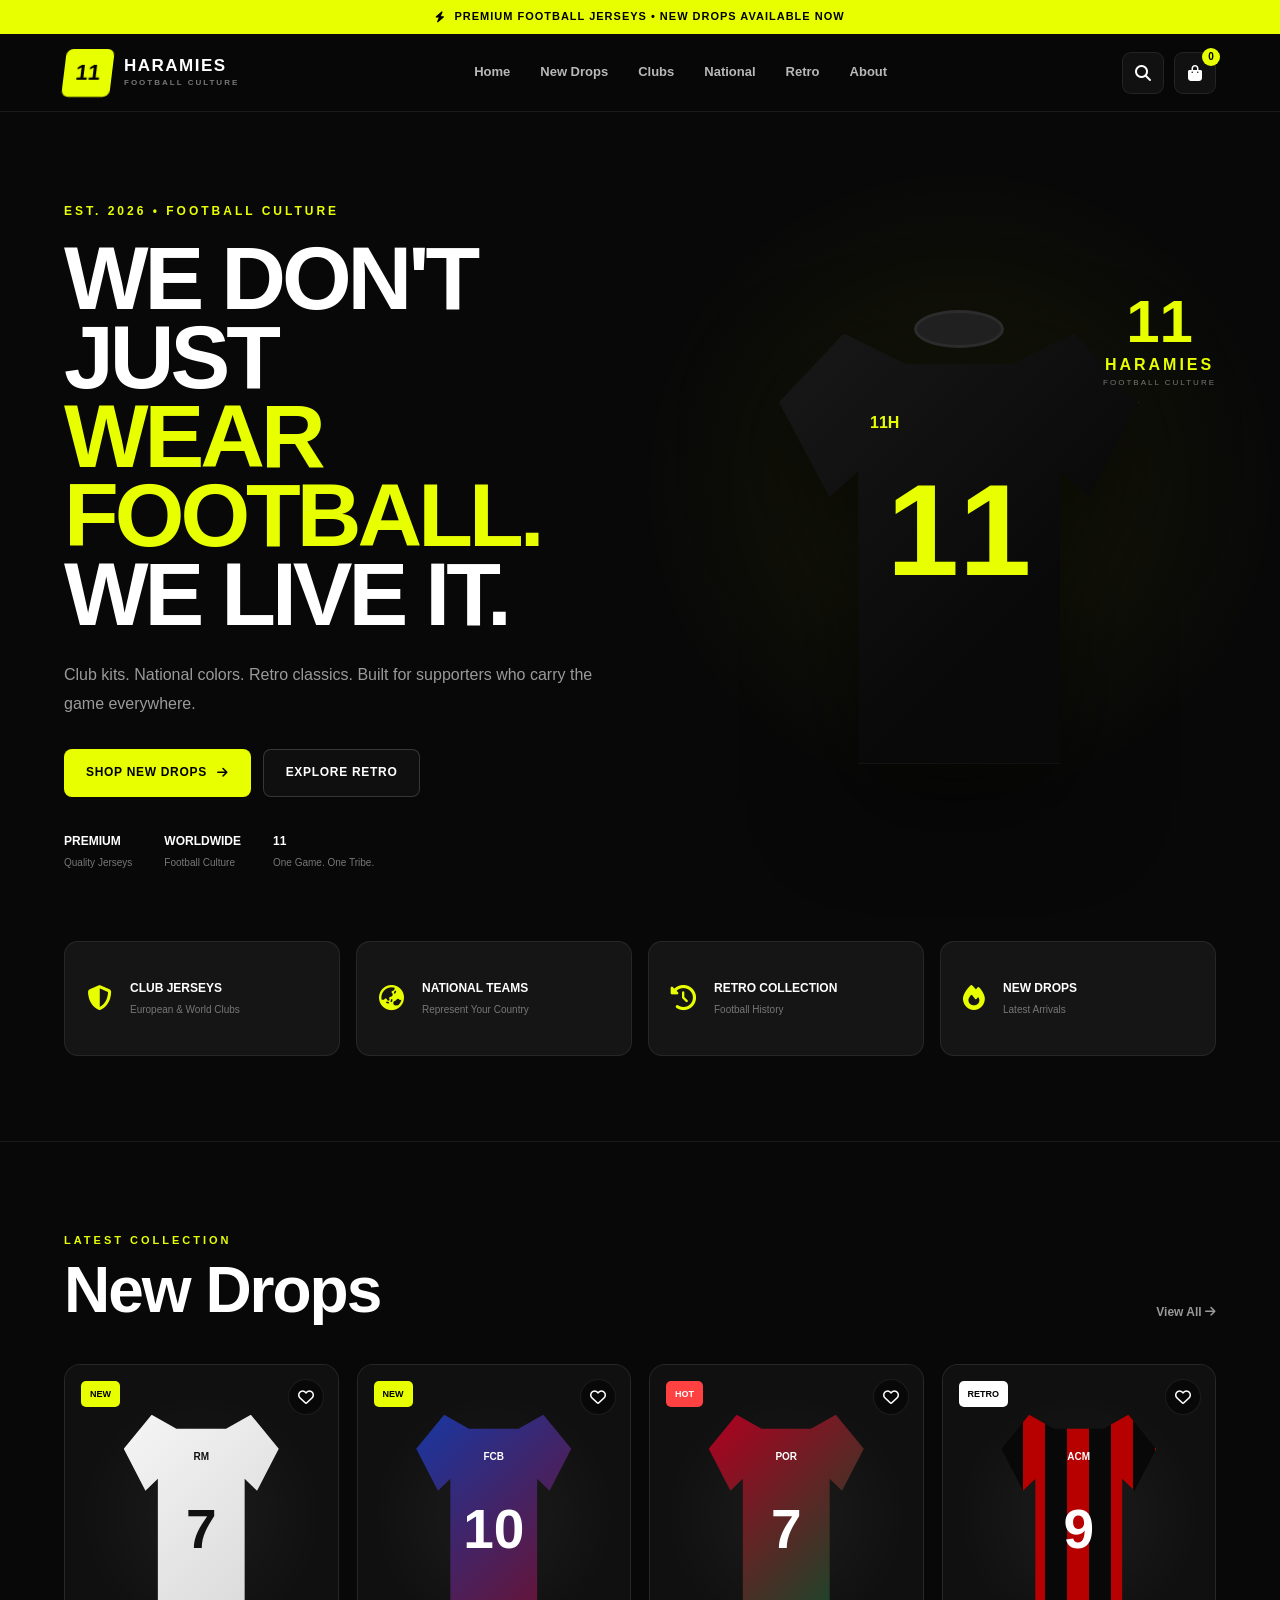
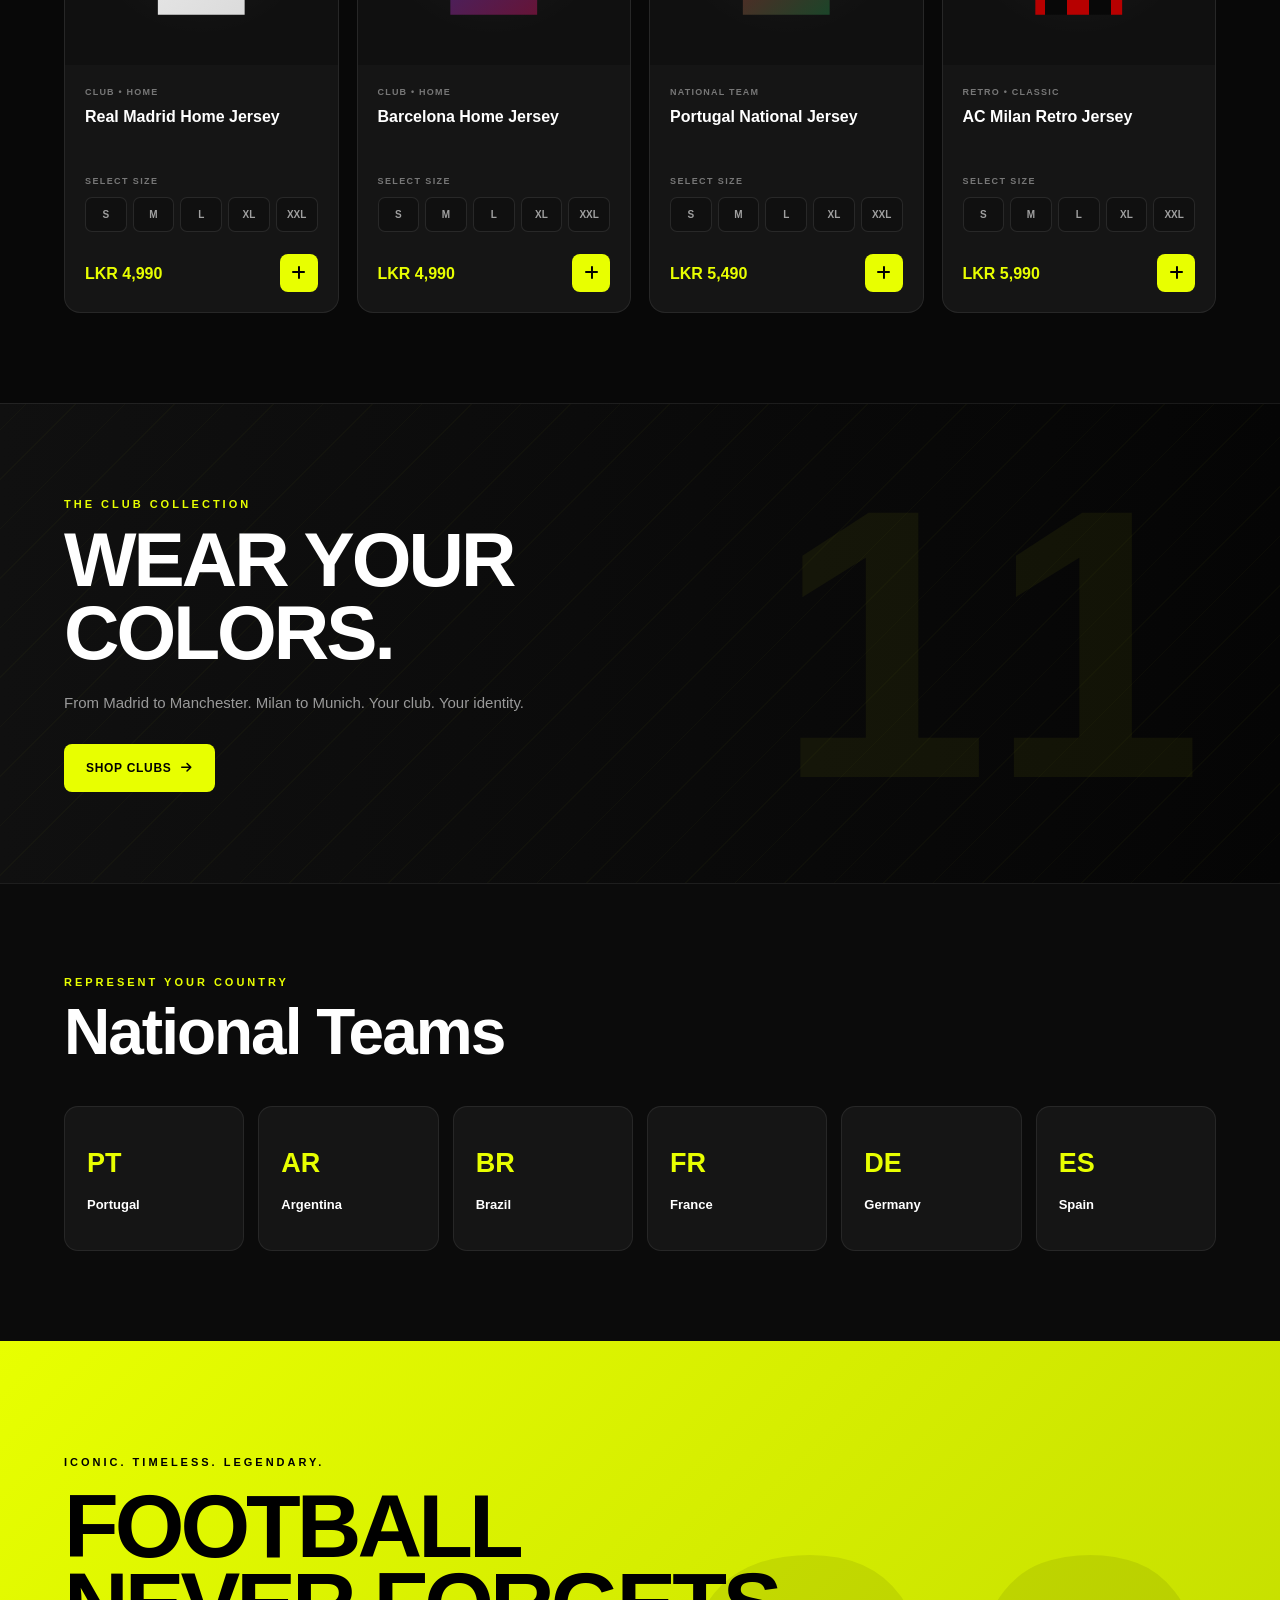
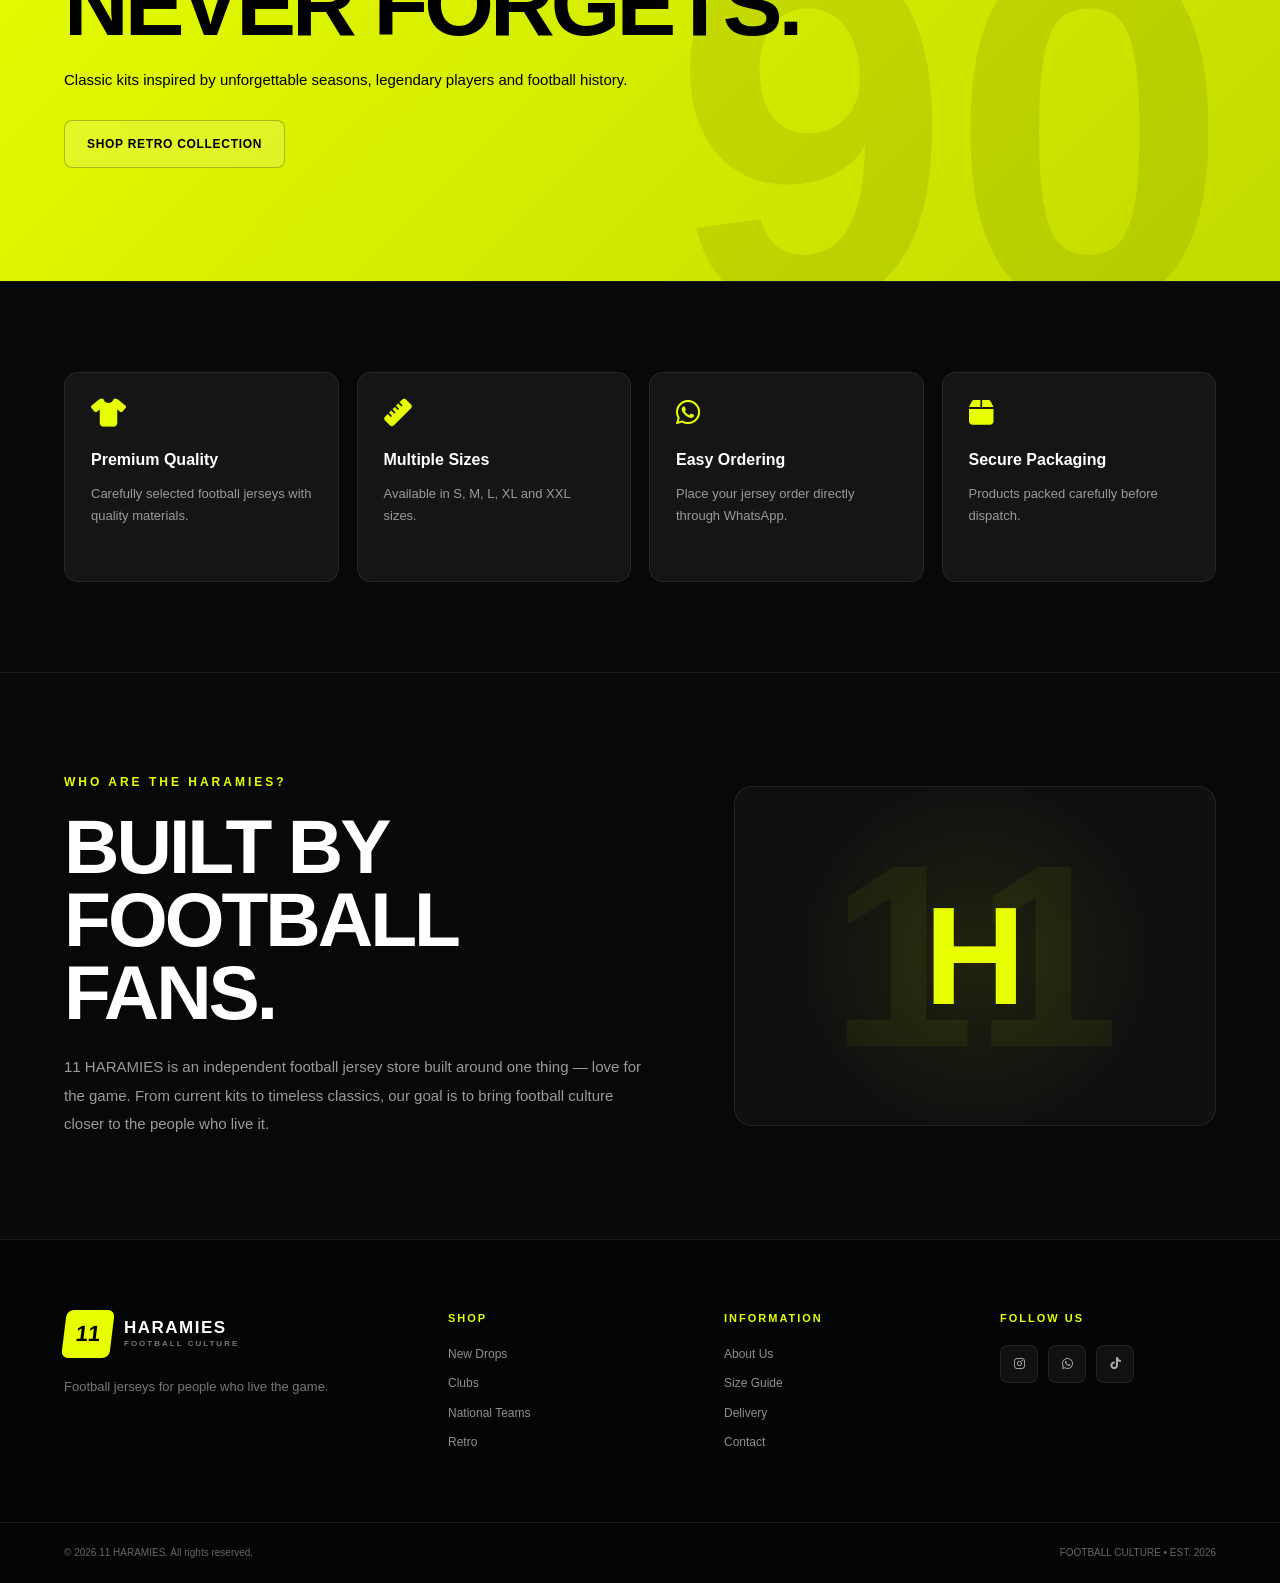
==== 11-haramies/index.html @ b1b86ae6 "Initial portfolio website" ====
<!DOCTYPE html>
<html lang="en">

<head>

    <meta charset="UTF-8">

    <meta
        name="viewport"
        content="width=device-width, initial-scale=1.0"
    >

    <title>11 HARAMIES | Football Jersey Store</title>

    <meta
        name="description"
        content="11 HARAMIES - Online football jersey store featuring club jerseys, national team jerseys, retro kits and football apparel."
    >

    <link
        rel="stylesheet"
        href="https://cdnjs.cloudflare.com/ajax/libs/font-awesome/6.5.2/css/all.min.css"
    >

    <link
        rel="stylesheet"
        href="style.css"
    >

</head>


<body>


    <!-- ================= ANNOUNCEMENT ================= -->

    <div class="announcement-bar">

        <p>
            <i class="fa-solid fa-bolt"></i>
            PREMIUM FOOTBALL JERSEYS • NEW DROPS AVAILABLE NOW
        </p>

    </div>



    <!-- ================= HEADER ================= -->

    <header class="shop-header">


        <a
            href="#home"
            class="brand-logo"
        >

            <span class="brand-number">
                11
            </span>

            <div class="brand-text">

                <strong>
                    HARAMIES
                </strong>

                <small>
                    FOOTBALL CULTURE
                </small>

            </div>

        </a>



        <nav
            class="shop-nav"
            id="shopNav"
        >

            <a href="#home">Home</a>

            <a href="#new">New Drops</a>

            <a href="#clubs">Clubs</a>

            <a href="#national">National</a>

            <a href="#retro">Retro</a>

            <a href="#about">About</a>

        </nav>



        <div class="header-actions">


            <button
                class="header-icon"
                id="searchButton"
                type="button"
                aria-label="Search"
            >

                <i class="fa-solid fa-magnifying-glass"></i>

            </button>


            <button
                class="header-icon cart-button"
                id="cartButton"
                type="button"
                aria-label="Shopping Cart"
            >

                <i class="fa-solid fa-bag-shopping"></i>

                <span
                    class="cart-count"
                    id="cartCount"
                >
                    0
                </span>

            </button>


            <button
                class="menu-button"
                id="menuButton"
                type="button"
                aria-label="Menu"
            >

                <i class="fa-solid fa-bars"></i>

            </button>


        </div>


    </header>



    <main>


        <!-- ================= HERO ================= -->

        <section
            class="hero"
            id="home"
        >


            <div class="hero-content">


                <p class="eyebrow">
                    EST. 2026 • FOOTBALL CULTURE
                </p>


                <h1>

                    WE DON'T JUST

                    <span>
                        WEAR FOOTBALL.
                    </span>

                    WE LIVE IT.

                </h1>


                <p class="hero-description">

                    Club kits. National colors. Retro classics.
                    Built for supporters who carry the game everywhere.

                </p>



                <div class="hero-buttons">


                    <a
                        href="#new"
                        class="primary-button"
                    >

                        SHOP NEW DROPS

                        <i class="fa-solid fa-arrow-right"></i>

                    </a>


                    <a
                        href="#retro"
                        class="secondary-button"
                    >

                        EXPLORE RETRO

                    </a>


                </div>



                <div class="hero-stats">


                    <div>

                        <strong>
                            PREMIUM
                        </strong>

                        <span>
                            Quality Jerseys
                        </span>

                    </div>


                    <div>

                        <strong>
                            WORLDWIDE
                        </strong>

                        <span>
                            Football Culture
                        </span>

                    </div>


                    <div>

                        <strong>
                            11
                        </strong>

                        <span>
                            One Game. One Tribe.
                        </span>

                    </div>


                </div>


            </div>



            <!-- ================= HERO VISUAL ================= -->

            <div class="hero-visual">


                <div class="hero-badge">

                    <span>
                        11
                    </span>

                    <strong>
                        HARAMIES
                    </strong>

                    <small>
                        FOOTBALL CULTURE
                    </small>

                </div>


                <div class="jersey-display">


                    <div class="jersey-neck"></div>


                    <div class="jersey-shirt">


                        <span class="shirt-logo">
                            11H
                        </span>


                        <div class="shirt-number">
                            11
                        </div>


                    </div>


                </div>


            </div>


        </section>



        <!-- ================= CATEGORY STRIP ================= -->

        <section class="category-strip">


            <a href="#clubs">

                <i class="fa-solid fa-shield-halved"></i>

                <div>

                    <strong>
                        CLUB JERSEYS
                    </strong>

                    <span>
                        European & World Clubs
                    </span>

                </div>

            </a>


            <a href="#national">

                <i class="fa-solid fa-earth-asia"></i>

                <div>

                    <strong>
                        NATIONAL TEAMS
                    </strong>

                    <span>
                        Represent Your Country
                    </span>

                </div>

            </a>


            <a href="#retro">

                <i class="fa-solid fa-clock-rotate-left"></i>

                <div>

                    <strong>
                        RETRO COLLECTION
                    </strong>

                    <span>
                        Football History
                    </span>

                </div>

            </a>


            <a href="#new">

                <i class="fa-solid fa-fire"></i>

                <div>

                    <strong>
                        NEW DROPS
                    </strong>

                    <span>
                        Latest Arrivals
                    </span>

                </div>

            </a>


        </section>



        <!-- ================= PRODUCTS ================= -->

        <section
            class="products-section"
            id="new"
        >


            <div class="section-header">


                <div>

                    <p>
                        LATEST COLLECTION
                    </p>

                    <h2>
                        New Drops
                    </h2>

                </div>


                <a href="#new">

                    View All

                    <i class="fa-solid fa-arrow-right"></i>

                </a>


            </div>



            <div class="product-grid">


                <!-- PRODUCT 01 -->

                <article
                    class="product-card"
                    data-name="Real Madrid Home Jersey"
                    data-price="4990"
                >


                    <div class="product-image">


                        <span class="product-badge">
                            NEW
                        </span>


                        <div class="jersey-mini white-jersey">

                            <span>
                                RM
                            </span>

                            <strong>
                                7
                            </strong>

                        </div>


                        <button
                            class="wishlist-button"
                            type="button"
                            aria-label="Add to Wishlist"
                        >

                            <i class="fa-regular fa-heart"></i>

                        </button>


                    </div>



                    <div class="product-details">


                        <span class="product-category">
                            CLUB • HOME
                        </span>


                        <h3>
                            Real Madrid Home Jersey
                        </h3>


                        <div class="size-area">


                            <span class="size-label">
                                SELECT SIZE
                            </span>


                            <div class="size-selector">

                                <button class="size-option" type="button" data-size="S">S</button>

                                <button class="size-option" type="button" data-size="M">M</button>

                                <button class="size-option" type="button" data-size="L">L</button>

                                <button class="size-option" type="button" data-size="XL">XL</button>

                                <button class="size-option" type="button" data-size="XXL">XXL</button>

                            </div>


                        </div>



                        <div class="product-bottom">


                            <strong>
                                LKR 4,990
                            </strong>


                            <button
                                class="add-cart"
                                type="button"
                                data-name="Real Madrid Home Jersey"
                                data-price="4990"
                            >

                                <i class="fa-solid fa-plus"></i>

                            </button>


                        </div>


                    </div>


                </article>



                <!-- PRODUCT 02 -->

                <article
                    class="product-card"
                    data-name="Barcelona Home Jersey"
                    data-price="4990"
                >


                    <div class="product-image">


                        <span class="product-badge">
                            NEW
                        </span>


                        <div class="jersey-mini blue-jersey">

                            <span>
                                FCB
                            </span>

                            <strong>
                                10
                            </strong>

                        </div>


                        <button
                            class="wishlist-button"
                            type="button"
                            aria-label="Add to Wishlist"
                        >

                            <i class="fa-regular fa-heart"></i>

                        </button>


                    </div>



                    <div class="product-details">


                        <span class="product-category">
                            CLUB • HOME
                        </span>


                        <h3>
                            Barcelona Home Jersey
                        </h3>


                        <div class="size-area">


                            <span class="size-label">
                                SELECT SIZE
                            </span>


                            <div class="size-selector">

                                <button class="size-option" type="button" data-size="S">S</button>

                                <button class="size-option" type="button" data-size="M">M</button>

                                <button class="size-option" type="button" data-size="L">L</button>

                                <button class="size-option" type="button" data-size="XL">XL</button>

                                <button class="size-option" type="button" data-size="XXL">XXL</button>

                            </div>


                        </div>



                        <div class="product-bottom">


                            <strong>
                                LKR 4,990
                            </strong>


                            <button
                                class="add-cart"
                                type="button"
                                data-name="Barcelona Home Jersey"
                                data-price="4990"
                            >

                                <i class="fa-solid fa-plus"></i>

                            </button>


                        </div>


                    </div>


                </article>



                <!-- PRODUCT 03 -->

                <article
                    class="product-card"
                    data-name="Portugal National Jersey"
                    data-price="5490"
                >


                    <div class="product-image">


                        <span class="product-badge hot">
                            HOT
                        </span>


                        <div class="jersey-mini red-jersey">

                            <span>
                                POR
                            </span>

                            <strong>
                                7
                            </strong>

                        </div>


                        <button
                            class="wishlist-button"
                            type="button"
                            aria-label="Add to Wishlist"
                        >

                            <i class="fa-regular fa-heart"></i>

                        </button>


                    </div>



                    <div class="product-details">


                        <span class="product-category">
                            NATIONAL TEAM
                        </span>


                        <h3>
                            Portugal National Jersey
                        </h3>


                        <div class="size-area">


                            <span class="size-label">
                                SELECT SIZE
                            </span>


                            <div class="size-selector">

                                <button class="size-option" type="button" data-size="S">S</button>

                                <button class="size-option" type="button" data-size="M">M</button>

                                <button class="size-option" type="button" data-size="L">L</button>

                                <button class="size-option" type="button" data-size="XL">XL</button>

                                <button class="size-option" type="button" data-size="XXL">XXL</button>

                            </div>


                        </div>



                        <div class="product-bottom">


                            <strong>
                                LKR 5,490
                            </strong>


                            <button
                                class="add-cart"
                                type="button"
                                data-name="Portugal National Jersey"
                                data-price="5490"
                            >

                                <i class="fa-solid fa-plus"></i>

                            </button>


                        </div>


                    </div>


                </article>



                <!-- PRODUCT 04 -->

                <article
                    class="product-card"
                    data-name="AC Milan Retro Jersey"
                    data-price="5990"
                >


                    <div class="product-image">


                        <span class="product-badge retro">
                            RETRO
                        </span>


                        <div class="jersey-mini black-jersey">

                            <span>
                                ACM
                            </span>

                            <strong>
                                9
                            </strong>

                        </div>


                        <button
                            class="wishlist-button"
                            type="button"
                            aria-label="Add to Wishlist"
                        >

                            <i class="fa-regular fa-heart"></i>

                        </button>


                    </div>



                    <div class="product-details">


                        <span class="product-category">
                            RETRO • CLASSIC
                        </span>


                        <h3>
                            AC Milan Retro Jersey
                        </h3>


                        <div class="size-area">


                            <span class="size-label">
                                SELECT SIZE
                            </span>


                            <div class="size-selector">

                                <button class="size-option" type="button" data-size="S">S</button>

                                <button class="size-option" type="button" data-size="M">M</button>

                                <button class="size-option" type="button" data-size="L">L</button>

                                <button class="size-option" type="button" data-size="XL">XL</button>

                                <button class="size-option" type="button" data-size="XXL">XXL</button>

                            </div>


                        </div>



                        <div class="product-bottom">


                            <strong>
                                LKR 5,990
                            </strong>


                            <button
                                class="add-cart"
                                type="button"
                                data-name="AC Milan Retro Jersey"
                                data-price="5990"
                            >

                                <i class="fa-solid fa-plus"></i>

                            </button>


                        </div>


                    </div>


                </article>


            </div>


        </section>



        <!-- ================= CLUBS ================= -->

        <section
            class="collection-banner"
            id="clubs"
        >


            <div class="collection-content">


                <p>
                    THE CLUB COLLECTION
                </p>


                <h2>
                    WEAR YOUR COLORS.
                </h2>


                <span>

                    From Madrid to Manchester.
                    Milan to Munich.
                    Your club. Your identity.

                </span>


                <a
                    href="#new"
                    class="primary-button"
                >

                    SHOP CLUBS

                    <i class="fa-solid fa-arrow-right"></i>

                </a>


            </div>


            <div class="collection-number">
                11
            </div>


        </section>



        <!-- ================= NATIONAL ================= -->

        <section
            class="products-section alt-section"
            id="national"
        >


            <div class="section-header">


                <div>

                    <p>
                        REPRESENT YOUR COUNTRY
                    </p>

                    <h2>
                        National Teams
                    </h2>

                </div>


            </div>



            <div class="national-grid">


                <a href="#new" class="country-card">

                    <span>PT</span>

                    <strong>Portugal</strong>

                </a>


                <a href="#new" class="country-card">

                    <span>AR</span>

                    <strong>Argentina</strong>

                </a>


                <a href="#new" class="country-card">

                    <span>BR</span>

                    <strong>Brazil</strong>

                </a>


                <a href="#new" class="country-card">

                    <span>FR</span>

                    <strong>France</strong>

                </a>


                <a href="#new" class="country-card">

                    <span>DE</span>

                    <strong>Germany</strong>

                </a>


                <a href="#new" class="country-card">

                    <span>ES</span>

                    <strong>Spain</strong>

                </a>


            </div>


        </section>



        <!-- ================= RETRO ================= -->

        <section
            class="retro-section"
            id="retro"
        >


            <div class="retro-content">


                <p>
                    ICONIC. TIMELESS. LEGENDARY.
                </p>


                <h2>

                    FOOTBALL

                    <span>
                        NEVER FORGETS.
                    </span>

                </h2>


                <p class="retro-description">

                    Classic kits inspired by unforgettable seasons,
                    legendary players and football history.

                </p>


                <a
                    href="#new"
                    class="secondary-button light-button"
                >

                    SHOP RETRO COLLECTION

                </a>


            </div>


        </section>



        <!-- ================= TRUST ================= -->

        <section class="trust-section">


            <div class="trust-card">

                <i class="fa-solid fa-shirt"></i>

                <h3>
                    Premium Quality
                </h3>

                <p>
                    Carefully selected football jerseys with quality materials.
                </p>

            </div>


            <div class="trust-card">

                <i class="fa-solid fa-ruler"></i>

                <h3>
                    Multiple Sizes
                </h3>

                <p>
                    Available in S, M, L, XL and XXL sizes.
                </p>

            </div>


            <div class="trust-card">

                <i class="fa-brands fa-whatsapp"></i>

                <h3>
                    Easy Ordering
                </h3>

                <p>
                    Place your jersey order directly through WhatsApp.
                </p>

            </div>


            <div class="trust-card">

                <i class="fa-solid fa-box"></i>

                <h3>
                    Secure Packaging
                </h3>

                <p>
                    Products packed carefully before dispatch.
                </p>

            </div>


        </section>



        <!-- ================= ABOUT ================= -->

        <section
            class="about-section"
            id="about"
        >


            <div>


                <p class="eyebrow">
                    WHO ARE THE HARAMIES?
                </p>


                <h2>
                    BUILT BY FOOTBALL FANS.
                </h2>


                <p>

                    11 HARAMIES is an independent football jersey store
                    built around one thing — love for the game.

                    From current kits to timeless classics, our goal is to
                    bring football culture closer to the people who live it.

                </p>


            </div>


            <div class="about-mark">

                <span>
                    11
                </span>

                <strong>
                    H
                </strong>

            </div>


        </section>


    </main>



    <!-- ================= FOOTER ================= -->

    <footer class="shop-footer">


        <div class="footer-main">


            <div class="footer-brand">


                <a
                    href="#home"
                    class="brand-logo"
                >

                    <span class="brand-number">
                        11
                    </span>

                    <div class="brand-text">

                        <strong>
                            HARAMIES
                        </strong>

                        <small>
                            FOOTBALL CULTURE
                        </small>

                    </div>

                </a>


                <p>

                    Football jerseys for people
                    who live the game.

                </p>


            </div>



            <div class="footer-column">

                <h4>
                    SHOP
                </h4>

                <a href="#new">New Drops</a>

                <a href="#clubs">Clubs</a>

                <a href="#national">National Teams</a>

                <a href="#retro">Retro</a>

            </div>



            <div class="footer-column">

                <h4>
                    INFORMATION
                </h4>

                <a href="#about">About Us</a>

                <a href="#new">Size Guide</a>

                <a href="#about">Delivery</a>

                <a
                    href="https://wa.me/94752334766"
                    target="_blank"
                    rel="noopener noreferrer"
                >
                    Contact
                </a>

            </div>



            <div class="footer-column">

                <h4>
                    FOLLOW US
                </h4>


                <div class="footer-socials">


                    <a
                        href="#"
                        aria-label="Instagram"
                    >

                        <i class="fa-brands fa-instagram"></i>

                    </a>


                    <a
                        href="https://wa.me/94752334766"
                        target="_blank"
                        rel="noopener noreferrer"
                        aria-label="WhatsApp"
                    >

                        <i class="fa-brands fa-whatsapp"></i>

                    </a>


                    <a
                        href="#"
                        aria-label="TikTok"
                    >

                        <i class="fa-brands fa-tiktok"></i>

                    </a>


                </div>


            </div>


        </div>



        <div class="footer-bottom">

            <p>
                © 2026 11 HARAMIES. All rights reserved.
            </p>

            <span>
                FOOTBALL CULTURE • EST. 2026
            </span>

        </div>


    </footer>



    <!-- ================= CART OVERLAY ================= -->

    <div
        class="cart-overlay"
        id="cartOverlay"
    ></div>



    <!-- ================= CART DRAWER ================= -->

    <aside
        class="cart-drawer"
        id="cartDrawer"
    >


        <div class="cart-header">


            <div>

                <span>
                    YOUR BAG
                </span>

                <h2>
                    Shopping Cart
                </h2>

            </div>


            <button
                id="closeCart"
                type="button"
                aria-label="Close Cart"
            >

                <i class="fa-solid fa-xmark"></i>

            </button>


        </div>



        <div
            class="cart-items"
            id="cartItems"
        >


            <div class="empty-cart">

                <i class="fa-solid fa-bag-shopping"></i>

                <p>
                    Your bag is empty.
                </p>

                <span>
                    Choose a jersey, select your size and start your order.
                </span>

            </div>


        </div>



        <div class="cart-footer">


            <div class="cart-total">

                <span>
                    TOTAL
                </span>

                <strong id="cartTotal">
                    LKR 0
                </strong>

            </div>


            <button
                class="checkout-button"
                id="checkoutButton"
                type="button"
            >

                <i class="fa-brands fa-whatsapp"></i>

                CONTINUE ORDER

            </button>


        </div>


    </aside>



    <!-- =====================================================
         CUSTOMER CHECKOUT MODAL
         ===================================================== -->

    <div
        class="checkout-overlay"
        id="checkoutOverlay"
    ></div>


    <div
        class="checkout-modal"
        id="checkoutModal"
        role="dialog"
        aria-modal="true"
        aria-labelledby="checkoutTitle"
    >


        <div class="checkout-modal-header">


            <div>

                <span>
                    FINAL STEP
                </span>

                <h2 id="checkoutTitle">
                    Delivery Details
                </h2>

            </div>


            <button
                id="closeCheckout"
                type="button"
                aria-label="Close checkout"
            >

                <i class="fa-solid fa-xmark"></i>

            </button>


        </div>



        <form
            class="checkout-form"
            id="checkoutForm"
        >


            <!-- NAME -->

            <div class="form-group">


                <label for="customerName">

                    <i class="fa-solid fa-user"></i>

                    Full Name

                </label>


                <input
                    type="text"
                    id="customerName"
                    name="customerName"
                    placeholder="Enter your full name"
                    autocomplete="name"
                    required
                >


            </div>



            <!-- PHONE -->

            <div class="form-group">


                <label for="customerPhone">

                    <i class="fa-solid fa-phone"></i>

                    Phone Number

                </label>


                <input
                    type="tel"
                    id="customerPhone"
                    name="customerPhone"
                    placeholder="Example: 0771234567"
                    autocomplete="tel"
                    required
                >


            </div>



            <!-- CITY -->

            <div class="form-group">


                <label for="customerCity">

                    <i class="fa-solid fa-city"></i>

                    City

                </label>


                <input
                    type="text"
                    id="customerCity"
                    name="customerCity"
                    placeholder="Enter your city"
                    autocomplete="address-level2"
                    required
                >


            </div>



            <!-- ADDRESS -->

            <div class="form-group full-width">


                <label for="customerAddress">

                    <i class="fa-solid fa-location-dot"></i>

                    Delivery Address

                </label>


                <textarea
                    id="customerAddress"
                    name="customerAddress"
                    rows="3"
                    placeholder="House number, street, area and postal details"
                    autocomplete="street-address"
                    required
                ></textarea>


            </div>



            <!-- OPTIONAL NOTE -->

            <div class="form-group full-width">


                <label for="customerNote">

                    <i class="fa-solid fa-message"></i>

                    Order Note

                    <span>
                        OPTIONAL
                    </span>

                </label>


                <textarea
                    id="customerNote"
                    name="customerNote"
                    rows="2"
                    placeholder="Player name, jersey number or other request"
                ></textarea>


            </div>



            <!-- CHECKOUT SUMMARY -->

            <div class="checkout-summary full-width">


                <div>

                    <span>
                        ORDER TOTAL
                    </span>

                    <strong id="checkoutTotal">
                        LKR 0
                    </strong>

                </div>


                <small>

                    Your final order will open in WhatsApp
                    for confirmation.

                </small>


            </div>



            <!-- SUBMIT -->

            <button
                class="place-order-button full-width"
                type="submit"
            >

                <i class="fa-brands fa-whatsapp"></i>

                SEND ORDER TO WHATSAPP

            </button>


        </form>


    </div>



    <!-- ================= JAVASCRIPT ================= -->

    <script src="script.js"></script>


</body>

</html>
---- 11-haramies/style.css ----
/* =========================================================
   11 HARAMIES
   FOOTBALL JERSEY STORE
   MAIN STYLESHEET
   ========================================================= */


/* ================= ROOT ================= */

:root {

    --bg: #080808;
    --bg-soft: #111111;
    --bg-card: #151515;

    --white: #ffffff;
    --text: #f3f3f3;
    --muted: #9a9a9a;

    --accent: #e8ff00;
    --accent-dark: #cce300;

    --border: rgba(255, 255, 255, 0.08);

    --danger: #ff3838;

    --page-padding: clamp(22px, 5vw, 90px);

    --max-width: 1500px;

}


/* ================= RESET ================= */

* {
    margin: 0;
    padding: 0;
    box-sizing: border-box;
}

html {
    scroll-behavior: smooth;
}

body {
    background: var(--bg);
    color: var(--white);

    font-family:
        Arial,
        Helvetica,
        sans-serif;

    line-height: 1.6;

    overflow-x: hidden;
}

a {
    text-decoration: none;
    color: inherit;
}

button,
input,
textarea {
    font: inherit;
}


/* ================= ANNOUNCEMENT ================= */

.announcement-bar {
    min-height: 34px;

    display: grid;
    place-items: center;

    padding: 6px 20px;

    background: var(--accent);

    color: #000;

    font-size: 11px;
    font-weight: 800;

    letter-spacing: 1px;
}

.announcement-bar p {
    display: flex;
    align-items: center;
    gap: 8px;
}


/* ================= HEADER ================= */

.shop-header {
    width: 100%;
    min-height: 78px;

    padding:
        0
        var(--page-padding);

    display: flex;
    align-items: center;
    justify-content: space-between;

    gap: 30px;

    position: sticky;
    top: 0;

    z-index: 1000;

    background: rgba(8, 8, 8, 0.96);

    backdrop-filter: blur(16px);

    border-bottom: 1px solid var(--border);
}


/* ================= BRAND ================= */

.brand-logo {
    display: flex;
    align-items: center;

    gap: 12px;

    flex-shrink: 0;
}

.brand-number {
    width: 48px;
    height: 48px;

    display: grid;
    place-items: center;

    background: var(--accent);

    color: #000;

    font-size: 22px;
    font-weight: 900;

    border-radius: 7px;

    transform: skew(-7deg);
}

.brand-text {
    display: flex;
    flex-direction: column;

    line-height: 1.05;
}

.brand-text strong {
    font-size: 17px;
    font-weight: 900;

    letter-spacing: 1.5px;
}

.brand-text small {
    margin-top: 4px;

    color: #777;

    font-size: 8px;
    font-weight: 700;

    letter-spacing: 2px;
}


/* ================= NAVIGATION ================= */

.shop-nav {
    display: flex;
    align-items: center;

    gap: 30px;
}

.shop-nav a {
    color: #b8b8b8;

    font-size: 13px;
    font-weight: 700;

    transition: 0.25s ease;
}

.shop-nav a:hover {
    color: var(--accent);
}


/* ================= HEADER ACTIONS ================= */

.header-actions {
    display: flex;
    align-items: center;

    gap: 10px;
}

.header-icon,
.menu-button {
    width: 42px;
    height: 42px;

    display: grid;
    place-items: center;

    border: 1px solid var(--border);

    background: #111;

    color: white;

    border-radius: 9px;

    cursor: pointer;

    transition: 0.25s ease;
}

.header-icon:hover,
.menu-button:hover {
    border-color: var(--accent);

    color: var(--accent);
}

.menu-button {
    display: none;
}

.cart-button {
    position: relative;
}

.cart-count {
    min-width: 18px;
    height: 18px;

    padding: 0 4px;

    position: absolute;

    top: -5px;
    right: -5px;

    display: grid;
    place-items: center;

    border-radius: 50%;

    background: var(--accent);

    color: black;

    font-size: 10px;
    font-weight: 900;
}


/* ================= HERO ================= */

.hero {
    width: 100%;
    max-width: var(--max-width);

    min-height: 86vh;

    margin: 0 auto;

    padding:
        90px
        var(--page-padding)
        70px;

    display: grid;

    grid-template-columns:
        minmax(0, 1.05fr)
        minmax(360px, 0.95fr);

    gap: 70px;

    align-items: center;

    position: relative;

    overflow: hidden;
}

.hero::before {
    content: "";

    position: absolute;
    inset: 0;

    background:
        radial-gradient(
            circle at 75% 45%,
            rgba(232, 255, 0, 0.08),
            transparent 30%
        );

    pointer-events: none;
}

.hero-content,
.hero-visual {
    position: relative;

    z-index: 2;
}

.eyebrow {
    color: var(--accent);

    font-size: 12px;
    font-weight: 900;

    letter-spacing: 3px;

    margin-bottom: 18px;
}

.hero h1 {
    max-width: 800px;

    font-size: clamp(58px, 7vw, 110px);

    line-height: 0.88;

    letter-spacing: -4px;

    font-weight: 900;

    margin-bottom: 28px;
}

.hero h1 span {
    display: block;

    color: var(--accent);
}

.hero-description {
    max-width: 620px;

    color: var(--muted);

    font-size: 16px;

    line-height: 1.8;

    margin-bottom: 30px;
}


/* ================= HERO BUTTONS ================= */

.hero-buttons {
    display: flex;
    flex-wrap: wrap;

    gap: 12px;

    margin-bottom: 35px;
}

.primary-button,
.secondary-button {
    display: inline-flex;
    align-items: center;
    justify-content: center;

    gap: 10px;

    min-height: 48px;

    padding: 0 22px;

    border-radius: 8px;

    font-size: 12px;
    font-weight: 900;

    letter-spacing: 0.7px;

    transition: 0.25s ease;
}

.primary-button {
    background: var(--accent);

    color: #000;
}

.primary-button:hover {
    background: var(--accent-dark);

    transform: translateY(-2px);
}

.secondary-button {
    border: 1px solid rgba(255,255,255,0.16);

    background: rgba(255,255,255,0.03);

    color: white;
}

.secondary-button:hover {
    border-color: var(--accent);

    color: var(--accent);
}


/* ================= HERO STATS ================= */

.hero-stats {
    display: flex;
    flex-wrap: wrap;

    gap: 32px;
}

.hero-stats div {
    display: flex;
    flex-direction: column;

    gap: 4px;
}

.hero-stats strong {
    color: white;

    font-size: 12px;
    font-weight: 900;
}

.hero-stats span {
    color: #777;

    font-size: 10px;
}


/* ================= HERO VISUAL ================= */

.hero-visual {
    min-height: 520px;

    display: flex;
    align-items: center;
    justify-content: center;
}

.hero-badge {
    position: absolute;

    top: 15px;
    right: 0;

    display: flex;
    flex-direction: column;

    align-items: center;

    color: var(--accent);

    z-index: 5;
}

.hero-badge span {
    font-size: 60px;
    font-weight: 900;

    line-height: 1;
}

.hero-badge strong {
    font-size: 16px;
    letter-spacing: 3px;
}

.hero-badge small {
    color: #777;

    font-size: 8px;

    letter-spacing: 2px;
}


/* ================= JERSEY DISPLAY ================= */

.jersey-display {
    width: 360px;
    max-width: 100%;

    position: relative;

    filter:
        drop-shadow(
            0 35px 50px rgba(0,0,0,0.55)
        );
}

.jersey-neck {
    width: 90px;
    height: 38px;

    margin: 0 auto -14px;

    background: #202020;

    border-radius: 50%;

    position: relative;

    z-index: 5;

    border: 3px solid #2c2c2c;
}

.jersey-shirt {
    min-height: 430px;

    position: relative;

    display: flex;
    justify-content: center;

    padding-top: 75px;

    clip-path: polygon(
        18% 0,
        35% 7%,
        65% 7%,
        82% 0,
        100% 16%,
        86% 38%,
        78% 32%,
        78% 100%,
        22% 100%,
        22% 32%,
        14% 38%,
        0 16%
    );

    background:
        linear-gradient(
            135deg,
            #181818,
            #090909 65%
        );

    border: 1px solid rgba(255,255,255,0.05);
}

.shirt-logo {
    position: absolute;

    top: 75px;
    left: 90px;

    color: var(--accent);

    font-size: 16px;
    font-weight: 900;
}

.shirt-number {
    margin-top: 55px;

    color: var(--accent);

    font-size: 130px;
    font-weight: 900;

    line-height: 1;
}


/* ================= CATEGORY STRIP ================= */

.category-strip {
    width: 100%;
    max-width: var(--max-width);

    margin: 0 auto;

    padding:
        0
        var(--page-padding)
        85px;

    display: grid;

    grid-template-columns:
        repeat(4, minmax(0, 1fr));

    gap: 16px;
}

.category-strip a {
    min-height: 115px;

    display: flex;
    align-items: center;

    gap: 18px;

    padding: 22px;

    background: var(--bg-card);

    border: 1px solid var(--border);

    border-radius: 14px;

    transition: 0.25s ease;
}

.category-strip a:hover {
    transform: translateY(-4px);

    border-color: rgba(232,255,0,0.35);
}

.category-strip i {
    color: var(--accent);

    font-size: 25px;
}

.category-strip div {
    display: flex;
    flex-direction: column;
}

.category-strip strong {
    font-size: 12px;
    font-weight: 900;

    margin-bottom: 4px;
}

.category-strip span {
    color: #777;

    font-size: 10px;
}


/* ================= PRODUCTS ================= */

.products-section {
    width: 100%;
    max-width: var(--max-width);

    margin: 0 auto;

    padding:
        90px
        var(--page-padding);

    border-top: 1px solid var(--border);
}

.alt-section {
    background: #0b0b0b;
}

.section-header {
    margin-bottom: 42px;

    display: flex;
    align-items: flex-end;
    justify-content: space-between;

    gap: 25px;
}

.section-header p {
    color: var(--accent);

    font-size: 11px;
    font-weight: 900;

    letter-spacing: 3px;

    margin-bottom: 8px;
}

.section-header h2 {
    font-size: clamp(40px, 5vw, 64px);

    line-height: 1;

    letter-spacing: -2px;

    font-weight: 900;
}

.section-header > a {
    color: #999;

    font-size: 12px;
    font-weight: 700;
}

.section-header > a:hover {
    color: var(--accent);
}


/* ================= PRODUCT GRID ================= */

.product-grid {
    display: grid;

    grid-template-columns:
        repeat(4, minmax(0, 1fr));

    gap: 18px;
}

.product-card {
    min-width: 0;

    overflow: hidden;

    background: var(--bg-card);

    border: 1px solid var(--border);

    border-radius: 16px;

    transition: 0.3s ease;
}

.product-card:hover {
    transform: translateY(-5px);

    border-color: rgba(232,255,0,0.28);
}

.product-image {
    min-height: 300px;

    position: relative;

    display: grid;
    place-items: center;

    background:
        radial-gradient(
            circle at center,
            rgba(255,255,255,0.05),
            transparent 60%
        ),
        #101010;
}

.product-badge {
    position: absolute;

    top: 16px;
    left: 16px;

    padding: 6px 9px;

    border-radius: 5px;

    background: var(--accent);

    color: black;

    font-size: 9px;
    font-weight: 900;
}

.product-badge.hot {
    background: #ff4141;

    color: white;
}

.product-badge.retro {
    background: #ffffff;

    color: black;
}

.wishlist-button {
    width: 36px;
    height: 36px;

    position: absolute;

    top: 14px;
    right: 14px;

    display: grid;
    place-items: center;

    border-radius: 50%;

    border: 1px solid var(--border);

    background: rgba(0,0,0,0.45);

    color: white;

    cursor: pointer;
}

.wishlist-button:hover {
    color: var(--accent);

    border-color: var(--accent);
}


/* ================= MINI JERSEYS ================= */

.jersey-mini {
    width: 155px;
    height: 200px;

    position: relative;

    display: flex;
    align-items: center;
    justify-content: center;

    clip-path: polygon(
        18% 0,
        34% 7%,
        66% 7%,
        82% 0,
        100% 17%,
        86% 38%,
        78% 32%,
        78% 100%,
        22% 100%,
        22% 32%,
        14% 38%,
        0 17%
    );

    box-shadow: 0 30px 30px rgba(0,0,0,0.4);
}

.jersey-mini span {
    position: absolute;

    top: 34px;

    font-size: 10px;
    font-weight: 900;
}

.jersey-mini strong {
    margin-top: 28px;

    font-size: 55px;
    font-weight: 900;
}

.white-jersey {
    background:
        linear-gradient(
            135deg,
            #f5f5f5,
            #d8d8d8
        );

    color: #111;
}

.blue-jersey {
    background:
        linear-gradient(
            135deg,
            #1837a2,
            #6e102b
        );

    color: white;
}

.red-jersey {
    background:
        linear-gradient(
            135deg,
            #b00020,
            #0b4c2a
        );

    color: white;
}

.black-jersey {
    background:
        repeating-linear-gradient(
            90deg,
            #080808 0,
            #080808 22px,
            #b70000 22px,
            #b70000 44px
        );

    color: white;
}


/* ================= PRODUCT DETAILS ================= */

.product-details {
    padding: 20px;
}

.product-category {
    display: block;

    color: #777;

    font-size: 9px;
    font-weight: 800;

    letter-spacing: 1.2px;

    margin-bottom: 7px;
}

.product-details h3 {
    min-height: 50px;

    font-size: 16px;

    line-height: 1.4;

    margin-bottom: 18px;
}


/* ================= SIZE SELECTOR ================= */

.size-area {
    margin-bottom: 22px;
}

.size-label {
    display: block;

    margin-bottom: 9px;

    color: #777;

    font-size: 9px;
    font-weight: 900;

    letter-spacing: 1.4px;
}

.size-selector {
    display: grid;

    grid-template-columns:
        repeat(5, minmax(0, 1fr));

    gap: 6px;
}

.size-option {
    min-width: 0;
    height: 35px;

    display: grid;
    place-items: center;

    border-radius: 7px;

    border: 1px solid rgba(255,255,255,0.10);

    background: #101010;

    color: #a0a0a0;

    font-size: 10px;
    font-weight: 900;

    cursor: pointer;

    transition: 0.2s ease;
}

.size-option:hover {
    color: white;

    border-color: rgba(232,255,0,0.45);
}

.size-option.selected {
    background: var(--accent);

    color: #000;

    border-color: var(--accent);

    box-shadow:
        0 0 0 2px rgba(232,255,0,0.08);
}

.size-area.error .size-label {
    color: #ff5151;
}

.size-area.error .size-selector {
    animation: sizeShake 0.3s ease;
}

@keyframes sizeShake {

    0% {
        transform: translateX(0);
    }

    25% {
        transform: translateX(-4px);
    }

    50% {
        transform: translateX(4px);
    }

    75% {
        transform: translateX(-3px);
    }

    100% {
        transform: translateX(0);
    }

}


/* ================= PRODUCT BOTTOM ================= */

.product-bottom {
    display: flex;
    align-items: center;
    justify-content: space-between;

    gap: 15px;
}

.product-bottom > strong {
    color: var(--accent);

    font-size: 16px;
}

.add-cart {
    width: 38px;
    height: 38px;

    display: grid;
    place-items: center;

    border: none;

    border-radius: 8px;

    background: var(--accent);

    color: black;

    cursor: pointer;

    transition: 0.25s ease;
}

.add-cart:hover {
    transform: scale(1.06);

    background: var(--accent-dark);
}


/* ================= COLLECTION ================= */

.collection-banner {
    width: 100%;

    min-height: 480px;

    padding:
        90px
        var(--page-padding);

    position: relative;

    overflow: hidden;

    display: flex;
    align-items: center;

    background:
        linear-gradient(
            90deg,
            #101010,
            #050505
        );

    border-top: 1px solid var(--border);
}

.collection-banner::before {
    content: "";

    position: absolute;
    inset: 0;

    background:
        repeating-linear-gradient(
            -45deg,
            rgba(232,255,0,0.025) 0,
            rgba(232,255,0,0.025) 1px,
            transparent 1px,
            transparent 35px
        );
}

.collection-content {
    max-width: 750px;

    position: relative;
    z-index: 2;
}

.collection-content > p {
    color: var(--accent);

    font-size: 11px;
    font-weight: 900;

    letter-spacing: 3px;

    margin-bottom: 10px;
}

.collection-content h2 {
    font-size: clamp(50px, 6vw, 90px);

    line-height: 0.95;

    letter-spacing: -3px;

    margin-bottom: 20px;
}

.collection-content > span {
    display: block;

    max-width: 560px;

    color: var(--muted);

    font-size: 15px;

    line-height: 1.8;

    margin-bottom: 28px;
}

.collection-number {
    position: absolute;

    right: 6%;
    top: 50%;

    transform: translateY(-50%);

    color: rgba(232,255,0,0.05);

    font-size: min(30vw, 430px);

    font-weight: 900;

    line-height: 1;
}


/* ================= NATIONAL ================= */

.national-grid {
    display: grid;

    grid-template-columns:
        repeat(6, minmax(0, 1fr));

    gap: 14px;
}

.country-card {
    min-height: 145px;

    padding: 22px;

    display: flex;
    flex-direction: column;
    justify-content: center;

    border-radius: 14px;

    background: var(--bg-card);

    border: 1px solid var(--border);

    transition: 0.25s ease;
}

.country-card:hover {
    border-color: rgba(232,255,0,0.35);

    transform: translateY(-4px);
}

.country-card span {
    color: var(--accent);

    font-size: 27px;
    font-weight: 900;

    margin-bottom: 10px;
}

.country-card strong {
    font-size: 13px;
}


/* ================= RETRO ================= */

.retro-section {
    min-height: 540px;

    padding:
        90px
        var(--page-padding);

    display: flex;
    align-items: center;

    position: relative;

    overflow: hidden;

    background:
        linear-gradient(
            135deg,
            #e8ff00 0%,
            #c2db00 100%
        );

    color: black;
}

.retro-section::after {
    content: "90";

    position: absolute;

    right: 4%;
    bottom: -100px;

    font-size: 500px;
    font-weight: 900;

    color: rgba(0,0,0,0.08);

    line-height: 1;
}

.retro-content {
    max-width: 850px;

    position: relative;
    z-index: 2;
}

.retro-content > p:first-child {
    font-size: 11px;
    font-weight: 900;

    letter-spacing: 3px;

    margin-bottom: 15px;
}

.retro-content h2 {
    font-size: clamp(55px, 7vw, 105px);

    line-height: 0.88;

    letter-spacing: -4px;

    margin-bottom: 24px;
}

.retro-content h2 span {
    display: block;
}

.retro-description {
    max-width: 620px;

    font-size: 15px;

    margin-bottom: 28px;
}

.light-button {
    border-color: rgba(0,0,0,0.25);

    color: black;

    background: rgba(255,255,255,0.15);
}

.light-button:hover {
    border-color: black;

    color: black;
}


/* ================= TRUST ================= */

.trust-section {
    width: 100%;
    max-width: var(--max-width);

    margin: 0 auto;

    padding:
        90px
        var(--page-padding);

    display: grid;

    grid-template-columns:
        repeat(4, minmax(0, 1fr));

    gap: 18px;

    border-top: 1px solid var(--border);
}

.trust-card {
    min-height: 210px;

    padding: 26px;

    border-radius: 14px;

    background: var(--bg-card);

    border: 1px solid var(--border);
}

.trust-card i {
    color: var(--accent);

    font-size: 28px;

    margin-bottom: 20px;
}

.trust-card h3 {
    font-size: 16px;

    margin-bottom: 10px;
}

.trust-card p {
    color: var(--muted);

    font-size: 13px;

    line-height: 1.7;
}


/* ================= ABOUT ================= */

.about-section {
    width: 100%;
    max-width: var(--max-width);

    margin: 0 auto;

    padding:
        100px
        var(--page-padding);

    display: grid;

    grid-template-columns:
        minmax(0, 1.1fr)
        minmax(280px, 0.9fr);

    gap: 80px;

    align-items: center;

    border-top: 1px solid var(--border);
}

.about-section h2 {
    font-size: clamp(48px, 6vw, 85px);

    line-height: 0.95;

    letter-spacing: -3px;

    margin-bottom: 24px;
}

.about-section > div:first-child > p:last-child {
    max-width: 680px;

    color: var(--muted);

    font-size: 15px;

    line-height: 1.9;
}

.about-mark {
    min-height: 340px;

    position: relative;

    display: grid;
    place-items: center;

    border: 1px solid var(--border);

    background:
        radial-gradient(
            circle,
            rgba(232,255,0,0.08),
            transparent 60%
        ),
        #101010;

    border-radius: 18px;

    overflow: hidden;
}

.about-mark span {
    position: absolute;

    font-size: 260px;
    font-weight: 900;

    color: rgba(232,255,0,0.05);
}

.about-mark strong {
    position: relative;

    z-index: 2;

    color: var(--accent);

    font-size: 140px;

    line-height: 1;
}


/* ================= FOOTER ================= */

.shop-footer {
    background: #050505;

    border-top: 1px solid var(--border);
}

.footer-main {
    width: 100%;
    max-width: var(--max-width);

    margin: 0 auto;

    padding:
        70px
        var(--page-padding);

    display: grid;

    grid-template-columns:
        1.5fr
        repeat(3, 1fr);

    gap: 60px;
}

.footer-brand p {
    max-width: 300px;

    margin-top: 18px;

    color: #777;

    font-size: 13px;

    line-height: 1.7;
}

.footer-column {
    display: flex;
    flex-direction: column;

    gap: 10px;
}

.footer-column h4 {
    color: var(--accent);

    font-size: 11px;
    font-weight: 900;

    letter-spacing: 2px;

    margin-bottom: 8px;
}

.footer-column a {
    color: #8f8f8f;

    font-size: 12px;
}

.footer-column a:hover {
    color: white;
}

.footer-socials {
    display: flex;

    gap: 10px;
}

.footer-socials a {
    width: 38px;
    height: 38px;

    display: grid;
    place-items: center;

    border-radius: 8px;

    background: #111;

    border: 1px solid var(--border);

    color: #aaa;
}

.footer-socials a:hover {
    color: var(--accent);

    border-color: var(--accent);
}

.footer-bottom {
    padding:
        22px
        var(--page-padding);

    display: flex;
    justify-content: space-between;

    gap: 20px;

    border-top: 1px solid var(--border);

    color: #666;

    font-size: 10px;
}


/* ================= CART OVERLAY ================= */

.cart-overlay {
    position: fixed;
    inset: 0;

    z-index: 1990;

    background: rgba(0,0,0,0.65);

    opacity: 0;
    visibility: hidden;

    transition: 0.3s ease;
}

.cart-overlay.active {
    opacity: 1;
    visibility: visible;
}


/* ================= CART DRAWER ================= */

.cart-drawer {
    width: min(430px, 100%);

    height: 100vh;

    position: fixed;

    top: 0;
    right: -450px;

    z-index: 2000;

    display: flex;
    flex-direction: column;

    background: #0d0d0d;

    border-left: 1px solid var(--border);

    transition: 0.35s ease;
}

.cart-drawer.active {
    right: 0;
}

.cart-header {
    padding: 24px;

    display: flex;
    align-items: center;
    justify-content: space-between;

    border-bottom: 1px solid var(--border);
}

.cart-header span {
    color: var(--accent);

    font-size: 9px;
    font-weight: 900;

    letter-spacing: 2px;
}

.cart-header h2 {
    font-size: 24px;
}

.cart-header button {
    width: 38px;
    height: 38px;

    display: grid;
    place-items: center;

    border: 1px solid var(--border);

    border-radius: 8px;

    background: #111;

    color: white;

    cursor: pointer;
}

.cart-items {
    flex: 1;

    padding: 22px;

    overflow-y: auto;
}

.empty-cart {
    min-height: 350px;

    display: flex;
    flex-direction: column;

    align-items: center;
    justify-content: center;

    text-align: center;

    color: #777;
}

.empty-cart i {
    color: #333;

    font-size: 55px;

    margin-bottom: 18px;
}

.empty-cart p {
    color: #bbb;

    font-size: 16px;

    margin-bottom: 5px;
}

.empty-cart span {
    font-size: 12px;
}

.cart-footer {
    padding: 22px;

    border-top: 1px solid var(--border);
}

.cart-total {
    display: flex;
    align-items: center;
    justify-content: space-between;

    margin-bottom: 18px;
}

.cart-total span {
    color: #777;

    font-size: 11px;
    font-weight: 800;
}

.cart-total strong {
    color: var(--accent);

    font-size: 20px;
}

.checkout-button {
    width: 100%;
    min-height: 50px;

    border: none;

    border-radius: 8px;

    background: var(--accent);

    color: #000;

    font-weight: 900;

    cursor: pointer;

    transition: 0.25s ease;
}

.checkout-button:hover {
    background: var(--accent-dark);
}

.checkout-button i {
    margin-right: 8px;
}


/* ================= CART ITEM ================= */

.cart-item {
    padding: 16px 0;

    display: grid;

    grid-template-columns:
        1fr
        auto;

    gap: 15px;

    border-bottom: 1px solid var(--border);
}

.cart-item h4 {
    font-size: 14px;

    margin-bottom: 5px;
}

.cart-item .cart-size {
    display: inline-block;

    margin-bottom: 5px;

    color: #aaa;

    font-size: 11px;
}

.cart-item p {
    color: var(--accent);

    font-size: 12px;
    font-weight: 800;
}

.remove-item {
    width: 32px;
    height: 32px;

    display: grid;
    place-items: center;

    border: 1px solid var(--border);

    border-radius: 7px;

    background: #111;

    color: #888;

    cursor: pointer;
}

.remove-item:hover {
    color: var(--danger);
}


/* =========================================================
   CHECKOUT MODAL
   ========================================================= */


/* ================= CHECKOUT OVERLAY ================= */

.checkout-overlay {
    position: fixed;
    inset: 0;

    z-index: 2990;

    background: rgba(0,0,0,0.80);

    backdrop-filter: blur(5px);

    opacity: 0;
    visibility: hidden;

    transition: 0.3s ease;
}

.checkout-overlay.active {
    opacity: 1;
    visibility: visible;
}


/* ================= CHECKOUT WINDOW ================= */

.checkout-modal {
    width: min(720px, calc(100% - 36px));

    max-height: calc(100vh - 40px);

    position: fixed;

    top: 50%;
    left: 50%;

    transform:
        translate(-50%, -46%)
        scale(0.96);

    z-index: 3000;

    overflow-y: auto;

    background:
        linear-gradient(
            145deg,
            #111111,
            #090909
        );

    border: 1px solid rgba(232,255,0,0.20);

    border-radius: 20px;

    box-shadow:
        0 40px 100px rgba(0,0,0,0.7);

    opacity: 0;
    visibility: hidden;

    transition: 0.3s ease;
}

.checkout-modal.active {
    opacity: 1;
    visibility: visible;

    transform:
        translate(-50%, -50%)
        scale(1);
}


/* ================= CHECKOUT HEADER ================= */

.checkout-modal-header {
    padding: 26px 28px;

    display: flex;
    align-items: center;
    justify-content: space-between;

    gap: 25px;

    border-bottom:
        1px solid rgba(255,255,255,0.07);

    background:
        linear-gradient(
            90deg,
            rgba(232,255,0,0.045),
            transparent
        );
}

.checkout-modal-header span {
    display: block;

    color: var(--accent);

    font-size: 9px;
    font-weight: 900;

    letter-spacing: 2.5px;

    margin-bottom: 4px;
}

.checkout-modal-header h2 {
    font-size: 28px;

    line-height: 1.1;
}

.checkout-modal-header button {
    width: 40px;
    height: 40px;

    flex-shrink: 0;

    display: grid;
    place-items: center;

    border-radius: 9px;

    border:
        1px solid rgba(255,255,255,0.10);

    background: #151515;

    color: white;

    cursor: pointer;

    transition: 0.2s ease;
}

.checkout-modal-header button:hover {
    color: var(--accent);

    border-color: var(--accent);
}


/* ================= CHECKOUT FORM ================= */

.checkout-form {
    padding: 28px;

    display: grid;

    grid-template-columns:
        repeat(2, minmax(0, 1fr));

    gap: 18px;
}

.form-group {
    min-width: 0;
}

.form-group.full-width,
.checkout-summary.full-width,
.place-order-button.full-width {
    grid-column: 1 / -1;
}


/* ================= FORM LABEL ================= */

.form-group label {
    display: flex;
    align-items: center;

    gap: 8px;

    margin-bottom: 8px;

    color: #d1d1d1;

    font-size: 11px;
    font-weight: 800;
}

.form-group label i {
    color: var(--accent);

    font-size: 11px;
}

.form-group label span {
    margin-left: auto;

    color: #666;

    font-size: 8px;
    font-weight: 900;

    letter-spacing: 1px;
}


/* ================= INPUT ================= */

.form-group input,
.form-group textarea {
    width: 100%;

    border:
        1px solid rgba(255,255,255,0.09);

    outline: none;

    border-radius: 9px;

    background: #0b0b0b;

    color: white;

    font-size: 13px;

    transition: 0.25s ease;
}

.form-group input {
    height: 48px;

    padding: 0 15px;
}

.form-group textarea {
    padding: 13px 15px;

    resize: vertical;

    min-height: 80px;
}

.form-group input::placeholder,
.form-group textarea::placeholder {
    color: #555;
}

.form-group input:focus,
.form-group textarea:focus {
    border-color: var(--accent);

    box-shadow:
        0 0 0 3px rgba(232,255,0,0.06);
}


/* ================= INVALID INPUT ================= */

.form-group input.invalid,
.form-group textarea.invalid {
    border-color: #ff4141;

    box-shadow:
        0 0 0 3px rgba(255,65,65,0.06);
}


/* ================= CHECKOUT SUMMARY ================= */

.checkout-summary {
    margin-top: 4px;

    padding: 20px;

    border-radius: 12px;

    background:
        linear-gradient(
            135deg,
            rgba(232,255,0,0.07),
            rgba(255,255,255,0.015)
        );

    border:
        1px solid rgba(232,255,0,0.16);
}

.checkout-summary > div {
    display: flex;
    align-items: center;
    justify-content: space-between;

    gap: 20px;

    margin-bottom: 7px;
}

.checkout-summary span {
    color: #8b8b8b;

    font-size: 10px;
    font-weight: 900;

    letter-spacing: 1px;
}

.checkout-summary strong {
    color: var(--accent);

    font-size: 22px;
    font-weight: 900;
}

.checkout-summary small {
    color: #777;

    font-size: 10px;

    line-height: 1.6;
}


/* ================= PLACE ORDER ================= */

.place-order-button {
    min-height: 54px;

    display: flex;
    align-items: center;
    justify-content: center;

    gap: 10px;

    border: none;

    border-radius: 9px;

    background: #25d366;

    color: white;

    font-size: 12px;
    font-weight: 900;

    letter-spacing: 0.4px;

    cursor: pointer;

    transition: 0.25s ease;
}

.place-order-button:hover {
    background: #20bd5a;

    transform: translateY(-1px);
}

.place-order-button i {
    font-size: 18px;
}


/* ================= CHECKOUT SCROLLBAR ================= */

.checkout-modal::-webkit-scrollbar {
    width: 7px;
}

.checkout-modal::-webkit-scrollbar-track {
    background: #080808;
}

.checkout-modal::-webkit-scrollbar-thumb {
    background: #333;

    border-radius: 20px;
}

.checkout-modal::-webkit-scrollbar-thumb:hover {
    background: #444;
}


/* ================= RESPONSIVE ================= */

@media (max-width: 1150px) {

    .shop-nav {
        gap: 18px;
    }

    .product-grid {
        grid-template-columns:
            repeat(2, minmax(0, 1fr));
    }

    .national-grid {
        grid-template-columns:
            repeat(3, minmax(0, 1fr));
    }

    .category-strip,
    .trust-section {
        grid-template-columns:
            repeat(2, minmax(0, 1fr));
    }

}


@media (max-width: 900px) {

    .shop-nav {
        position: absolute;

        top: 78px;
        left: var(--page-padding);
        right: var(--page-padding);

        display: none;

        flex-direction: column;
        align-items: stretch;

        gap: 0;

        padding: 14px;

        border: 1px solid var(--border);

        border-radius: 14px;

        background: #0d0d0d;

        box-shadow:
            0 25px 60px rgba(0,0,0,0.45);
    }

    .shop-nav.active {
        display: flex;
    }

    .shop-nav a {
        padding: 13px 14px;

        border-radius: 8px;
    }

    .shop-nav a:hover {
        background: rgba(232,255,0,0.05);
    }

    .menu-button {
        display: grid;
    }

    .hero {
        grid-template-columns: 1fr;

        min-height: auto;
    }

    .hero-visual {
        min-height: 460px;
    }

    .about-section {
        grid-template-columns: 1fr;
    }

    .footer-main {
        grid-template-columns:
            repeat(2, minmax(0, 1fr));
    }

}


@media (max-width: 650px) {

    :root {
        --page-padding: 20px;
    }

    .announcement-bar {
        font-size: 9px;
    }

    .shop-header {
        min-height: 70px;
    }

    .brand-number {
        width: 42px;
        height: 42px;

        font-size: 19px;
    }

    .brand-text strong {
        font-size: 14px;
    }

    .brand-text small {
        font-size: 7px;
    }

    .shop-nav {
        top: 70px;
    }

    .hero {
        padding-top: 60px;
    }

    .hero h1 {
        font-size: clamp(55px, 16vw, 78px);

        letter-spacing: -2px;
    }

    .hero-description {
        font-size: 14px;
    }

    .hero-buttons {
        flex-direction: column;

        align-items: flex-start;
    }

    .hero-stats {
        gap: 20px;
    }

    .hero-visual {
        min-height: 400px;
    }

    .jersey-display {
        width: 280px;
    }

    .jersey-shirt {
        min-height: 340px;
    }

    .shirt-number {
        font-size: 100px;
    }

    .category-strip {
        grid-template-columns: 1fr;
    }

    .product-grid {
        grid-template-columns: 1fr;
    }

    .product-image {
        min-height: 330px;
    }

    .national-grid {
        grid-template-columns:
            repeat(2, minmax(0, 1fr));
    }

    .trust-section {
        grid-template-columns: 1fr;
    }

    .footer-main {
        grid-template-columns: 1fr;

        gap: 35px;
    }

    .footer-bottom {
        flex-direction: column;
    }

    .collection-number {
        display: none;
    }


    /* CHECKOUT MOBILE */

    .checkout-modal {
        width:
            calc(100% - 24px);

        max-height:
            calc(100vh - 24px);

        border-radius: 15px;
    }

    .checkout-modal-header {
        padding: 20px;
    }

    .checkout-modal-header h2 {
        font-size: 23px;
    }

    .checkout-form {
        padding: 20px;

        grid-template-columns: 1fr;
    }

    .form-group.full-width,
    .checkout-summary.full-width,
    .place-order-button.full-width {
        grid-column: auto;
    }

}


@media (max-width: 400px) {

    .header-icon,
    .menu-button {
        width: 38px;
        height: 38px;
    }

    .brand-text {
        display: none;
    }

    .national-grid {
        grid-template-columns: 1fr;
    }

    .size-selector {
        gap: 4px;
    }

    .size-option {
        height: 33px;

        font-size: 9px;
    }

    .checkout-modal-header h2 {
        font-size: 21px;
    }

}
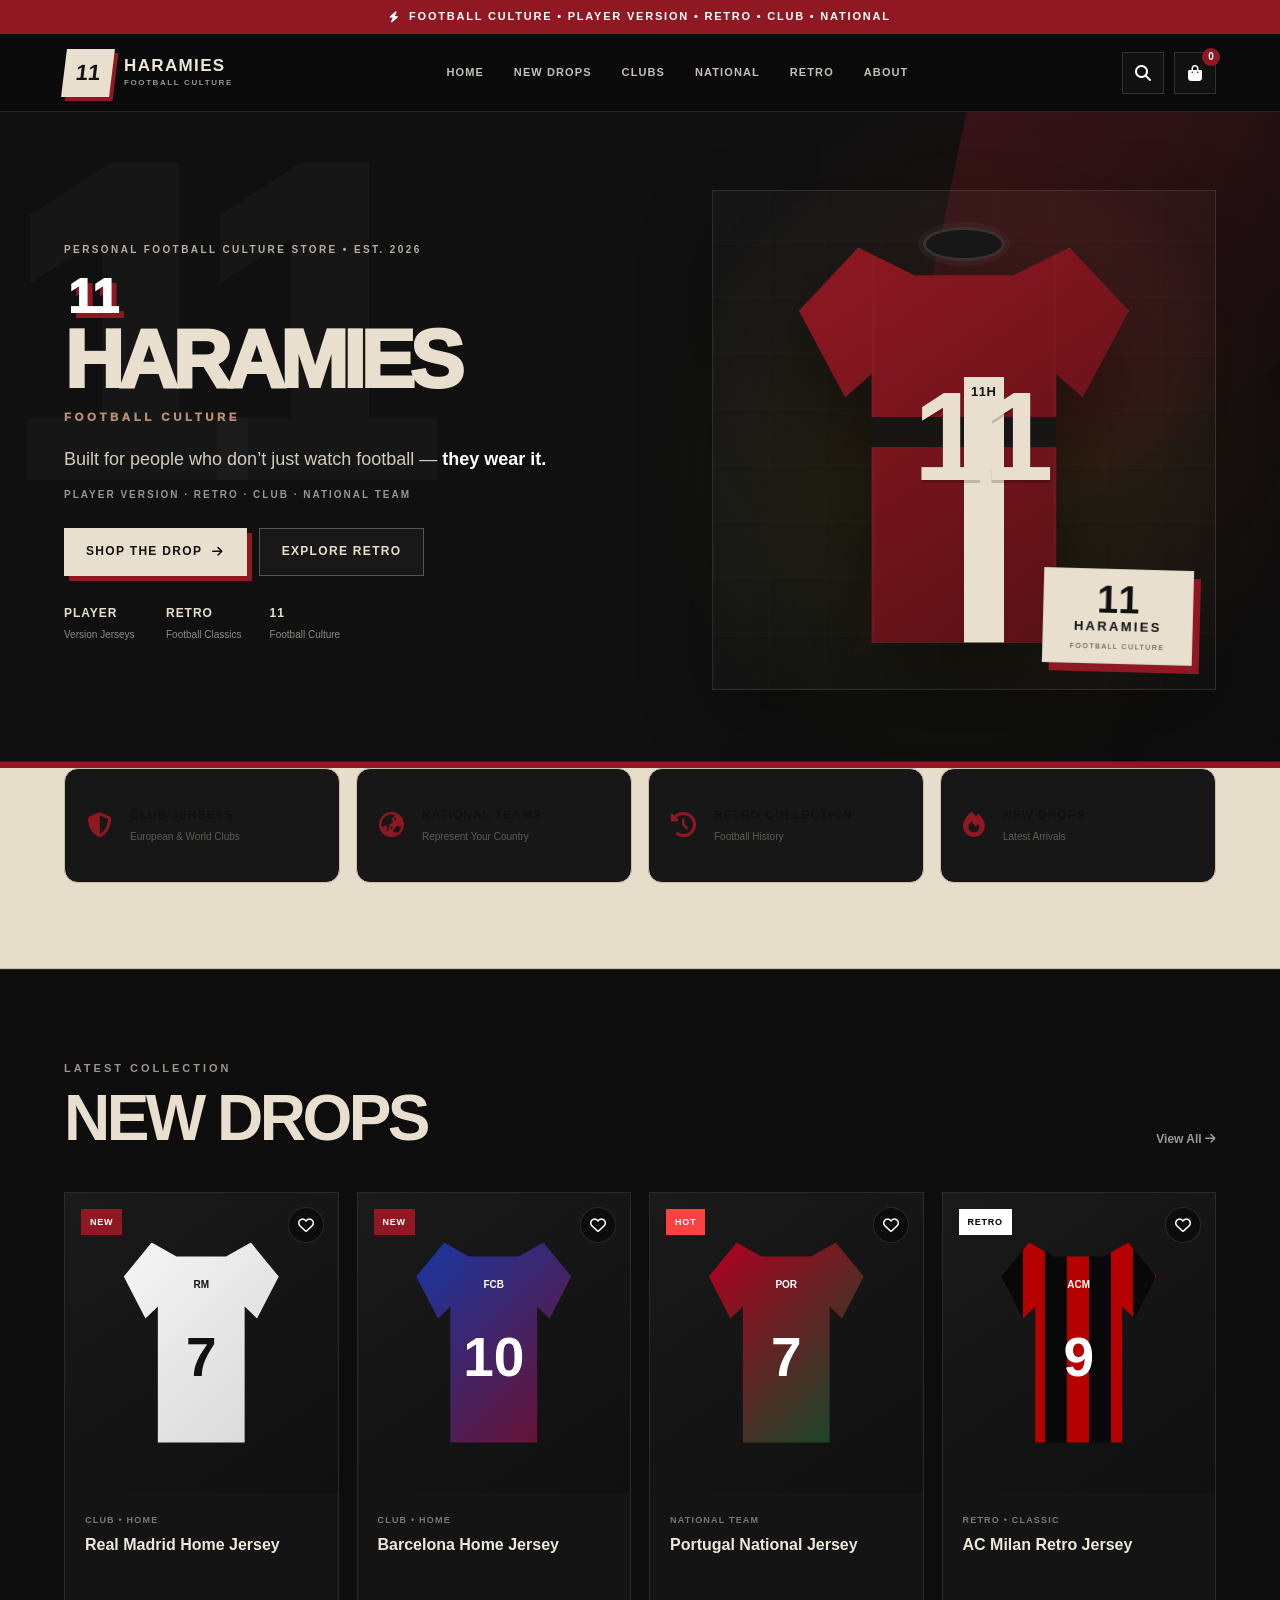
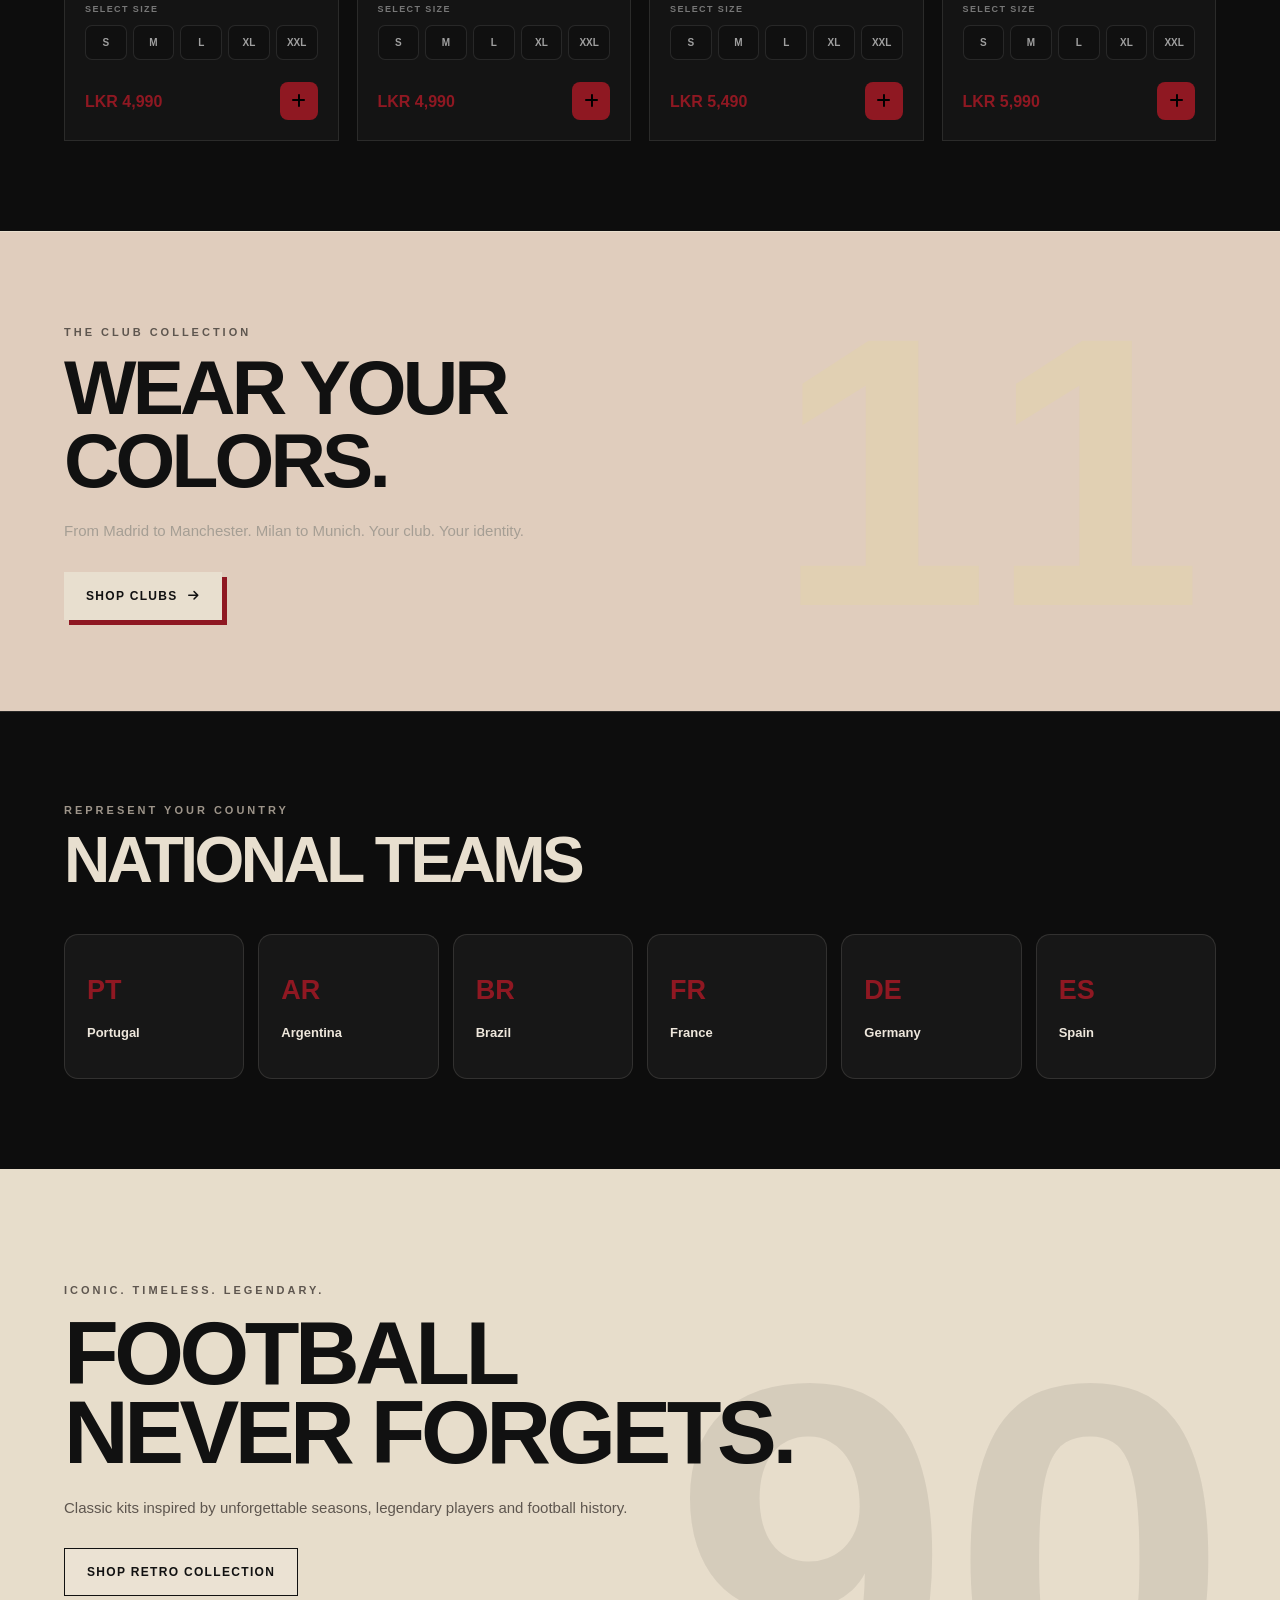
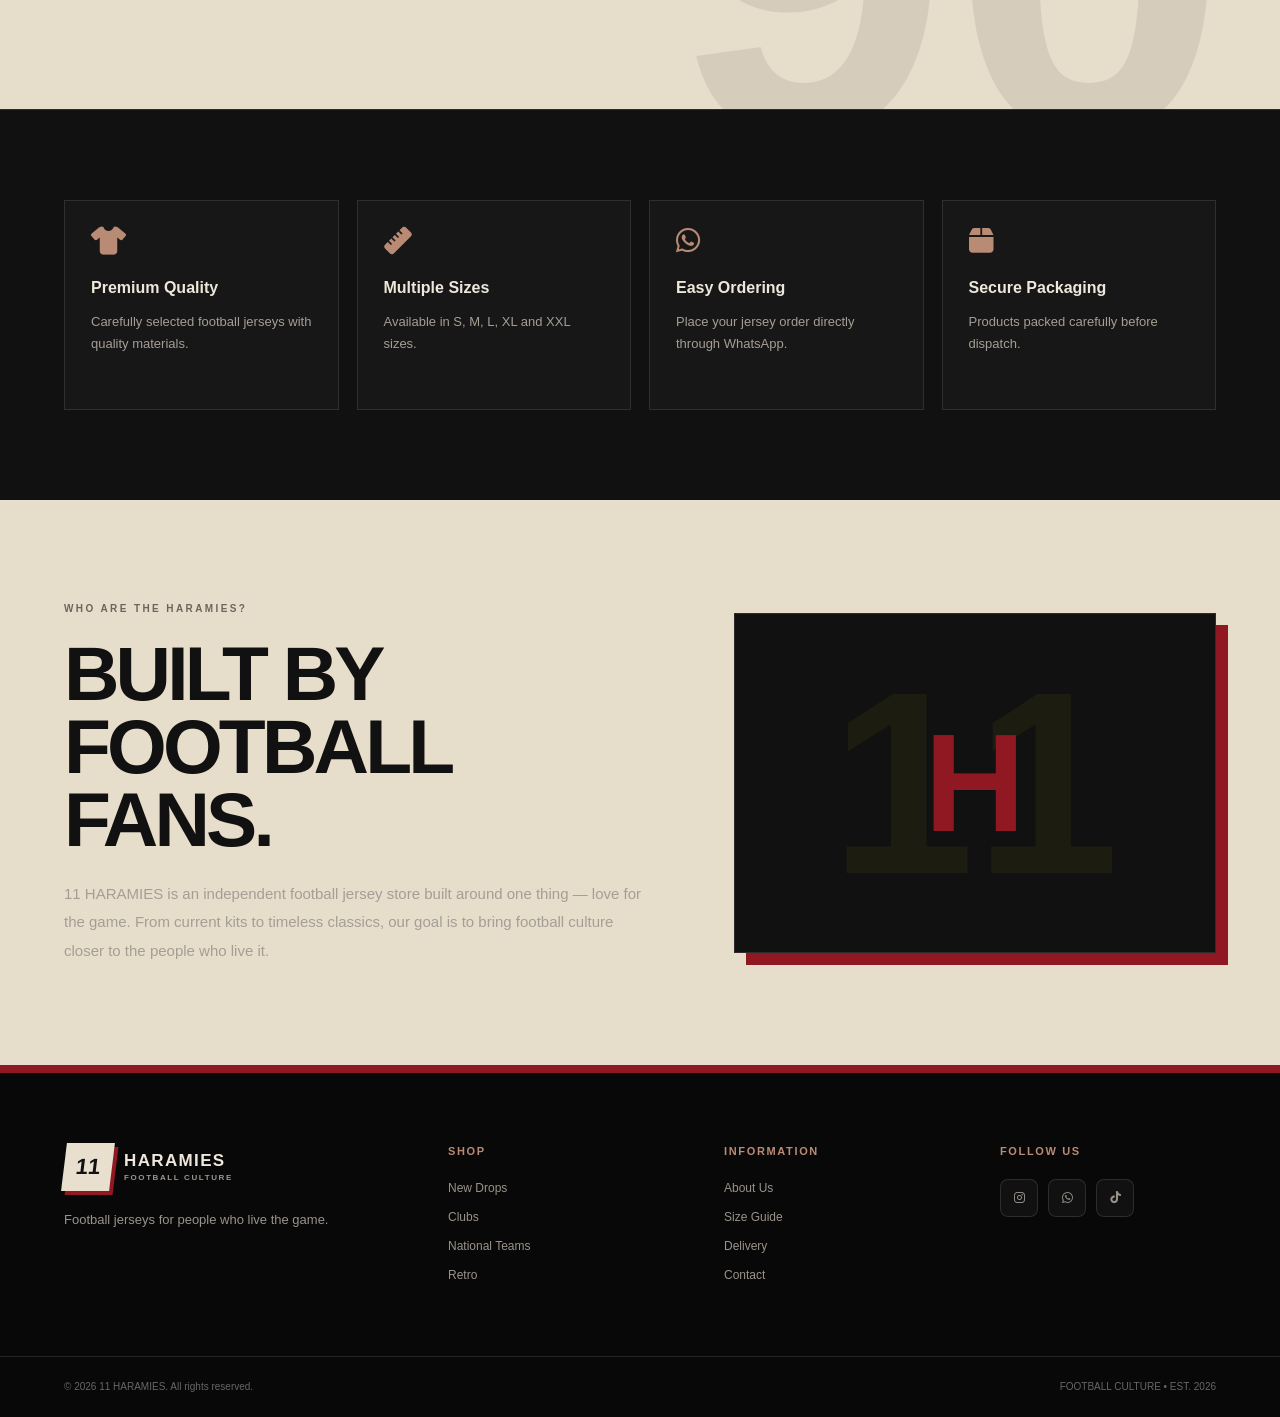
==== commit d5d0961f: "Deploy final portfolio V11" ====
--- a/11-haramies/index.html
+++ b/11-haramies/index.html
@@ -39,7 +39,7 @@
 
         <p>
             <i class="fa-solid fa-bolt"></i>
-            PREMIUM FOOTBALL JERSEYS • NEW DROPS AVAILABLE NOW
+            FOOTBALL CULTURE • PLAYER VERSION • RETRO • CLUB • NATIONAL
         </p>
 
     </div>
@@ -163,110 +163,38 @@
 
             <div class="hero-content">
 
-
                 <p class="eyebrow">
-                    EST. 2026 • FOOTBALL CULTURE
+                    PERSONAL FOOTBALL CULTURE STORE • EST. 2026
                 </p>
 
-
                 <h1>
-
-                    WE DON'T JUST
-
-                    <span>
-                        WEAR FOOTBALL.
-                    </span>
-
-                    WE LIVE IT.
-
+                    <span class="hero-eleven">11</span>
+                    HARAMIES
+                    <span class="hero-culture">FOOTBALL CULTURE</span>
                 </h1>
 
-
-                <p class="hero-description">
-
-                    Club kits. National colors. Retro classics.
-                    Built for supporters who carry the game everywhere.
-
+                <p class="hero-description hero-manifesto">
+                    Built for people who don’t just watch football — <strong>they wear it.</strong>
+                    <span>Player Version · Retro · Club · National Team</span>
                 </p>
 
-
-
                 <div class="hero-buttons">
-
-
-                    <a
-                        href="#new"
-                        class="primary-button"
-                    >
-
-                        SHOP NEW DROPS
-
+                    <a href="#new" class="primary-button">
+                        SHOP THE DROP
                         <i class="fa-solid fa-arrow-right"></i>
-
                     </a>
-
-
-                    <a
-                        href="#retro"
-                        class="secondary-button"
-                    >
-
+                    <a href="#retro" class="secondary-button">
                         EXPLORE RETRO
-
                     </a>
-
-
                 </div>
 
-
-
                 <div class="hero-stats">
-
-
-                    <div>
-
-                        <strong>
-                            PREMIUM
-                        </strong>
-
-                        <span>
-                            Quality Jerseys
-                        </span>
-
-                    </div>
-
-
-                    <div>
-
-                        <strong>
-                            WORLDWIDE
-                        </strong>
-
-                        <span>
-                            Football Culture
-                        </span>
-
-                    </div>
-
-
-                    <div>
-
-                        <strong>
-                            11
-                        </strong>
-
-                        <span>
-                            One Game. One Tribe.
-                        </span>
-
-                    </div>
-
-
+                    <div><strong>PLAYER</strong><span>Version Jerseys</span></div>
+                    <div><strong>RETRO</strong><span>Football Classics</span></div>
+                    <div><strong>11</strong><span>Football Culture</span></div>
                 </div>
 
-
-            </div>
-
+            </div>
 
 
             <!-- ================= HERO VISUAL ================= -->
--- a/11-haramies/style.css
+++ b/11-haramies/style.css
@@ -2518,4 +2518,202 @@
         font-size: 21px;
     }
 
-}+}
+
+/* =========================================================
+   2026 STREETWEAR + RETRO EDITORIAL REFRESH
+   ========================================================= */
+:root{--bg:#0b0b0b;--bg-soft:#121212;--bg-card:#171717;--white:#f4efe5;--text:#eee7dc;--muted:#a59e94;--accent:#8f1822;--accent-dark:#641016;--cream:#e8dfcf;--ink:#111111;--border:rgba(244,239,229,.12)}
+body{background:var(--bg);color:var(--text);font-family:Arial,Helvetica,sans-serif;background-image:repeating-linear-gradient(0deg,rgba(255,255,255,.012) 0 1px,transparent 1px 5px)}
+.announcement-bar{background:var(--accent);color:#fff;letter-spacing:1.8px}
+.shop-header{background:rgba(11,11,11,.94);border-bottom:1px solid rgba(244,239,229,.12)}
+.brand-number{background:var(--cream);color:var(--ink);border-radius:0;box-shadow:4px 4px 0 var(--accent)}
+.brand-text strong{letter-spacing:.08em}.brand-text small{color:#9e968d;letter-spacing:.2em}
+.shop-nav a{color:#c8c0b6;font-size:11px;letter-spacing:.1em;text-transform:uppercase}.shop-nav a:hover{color:#fff}
+.header-icon,.menu-button{border-radius:0;border-color:rgba(244,239,229,.15)}.cart-count{background:var(--accent);color:#fff}
+.hero{position:relative;min-height:690px;background:#101010;overflow:hidden;border-bottom:1px solid rgba(244,239,229,.1)}
+.hero::before{content:"11";position:absolute;right:-35px;bottom:-120px;font-size:min(38vw,560px);font-weight:950;line-height:1;letter-spacing:-.12em;color:rgba(244,239,229,.028);pointer-events:none}
+.hero::after{content:"";position:absolute;top:0;right:0;width:38%;height:100%;background:linear-gradient(145deg,rgba(143,24,34,.5),rgba(143,24,34,.08) 55%,transparent 56%);clip-path:polygon(30% 0,100% 0,100% 100%,0 100%);pointer-events:none}
+.hero-content{position:relative;z-index:2;max-width:800px}.eyebrow{color:#b8aea2;letter-spacing:.24em;font-size:10px}.eyebrow::before{background:var(--accent)}
+.hero h1{display:flex;flex-direction:column;align-items:flex-start;margin:.18em 0 .28em;font-size:clamp(60px,8.3vw,128px);line-height:.78;letter-spacing:-.07em;color:var(--cream);font-weight:950;text-transform:uppercase}.hero h1 .hero-eleven{font-size:.72em;color:#fff;text-shadow:5px 5px 0 var(--accent)}.hero h1 .hero-culture{margin-top:18px;font-size:.13em;line-height:1;letter-spacing:.36em;color:#b58e75;text-shadow:none}
+.hero-description.hero-manifesto{max-width:690px;font-size:20px;line-height:1.55;color:#d3cbc0}.hero-description.hero-manifesto strong{color:#fff}.hero-description.hero-manifesto span{display:block;margin-top:15px;font-size:10px;letter-spacing:.2em;font-weight:900;text-transform:uppercase;color:#9c948a}
+.primary-button{border-radius:0;background:var(--cream);color:var(--ink);box-shadow:5px 5px 0 var(--accent);letter-spacing:.11em}.primary-button:hover{background:#fff;transform:translate(-2px,-2px);box-shadow:7px 7px 0 var(--accent)}.secondary-button{border-radius:0;border-color:rgba(244,239,229,.28);color:var(--cream);letter-spacing:.11em}.secondary-button:hover{background:rgba(244,239,229,.05);border-color:var(--cream)}
+.hero-stats>div{border-left-color:rgba(244,239,229,.16)}.hero-stats strong{color:var(--cream);letter-spacing:.08em}.hero-stats span{color:#8f8981}
+.hero-visual{position:relative;z-index:2}.hero-badge{background:var(--cream);color:var(--ink);border-radius:0;box-shadow:10px 12px 0 var(--accent);transform:rotate(2deg)}.hero-badge span{color:var(--ink)}.hero-badge small{color:#463d38}
+.jersey-shirt{background:linear-gradient(145deg,#eee4d3,#cfc1ad);filter:drop-shadow(0 30px 20px rgba(0,0,0,.35))}.jersey-shirt::after{content:"";position:absolute;left:0;right:0;top:42%;height:34px;background:var(--accent);opacity:.95}.shirt-logo,.shirt-number{position:relative;z-index:2;color:#111}.shirt-logo{background:#111;color:var(--cream);border-radius:0}.shirt-number{text-shadow:none}
+.category-strip{background:#e7ddcb;color:#111;border-top:6px solid var(--accent);border-bottom:1px solid #c8bba8}.category-strip a{border-color:#c9bdab}.category-strip a:hover{background:#f3ecdf;transform:translateY(-3px)}.category-strip i{color:var(--accent)}.category-strip strong{letter-spacing:.08em}.category-strip span{color:#615a52}
+.products-section{background:#0d0d0d}.section-header .eyebrow{color:#9e958a}.section-header h2{font-size:clamp(38px,5vw,68px);letter-spacing:-.055em;color:var(--cream);text-transform:uppercase}.section-header p{color:#9e958a}
+.product-card{background:#141414;border:1px solid rgba(244,239,229,.1);border-radius:0}.product-card:hover{border-color:rgba(232,223,207,.3);transform:translateY(-6px)}.product-image{background:linear-gradient(145deg,#1a1a1a,#101010)}.product-badge{border-radius:0;background:var(--accent);color:#fff;letter-spacing:.08em}.product-info h3{color:#f3ecdf}.product-info p{color:#918b83}.product-price{color:#f4efe5}.add-to-cart{border-radius:0;background:#e7ddcb;color:#111}.add-to-cart:hover{background:#fff}.add-to-cart i{color:var(--accent)}
+.collection-banner,.retro-section,.about-section{background:#e7ddcb;color:#111}.collection-banner::before,.retro-section::before{background:rgba(143,24,34,.08)}.collection-banner .eyebrow,.retro-section .eyebrow,.about-section .eyebrow{color:#6f645b}.collection-banner h2,.retro-section h2,.about-section h2{color:#111;letter-spacing:-.05em;text-transform:uppercase}.collection-banner p,.retro-section p,.about-section p{color:#5e564f}.collection-banner .secondary-button,.retro-section .secondary-button{border-color:#111;color:#111}.collection-banner .secondary-button:hover,.retro-section .secondary-button:hover{background:#111;color:#f1e8d9}
+.trust-section{background:#111}.trust-section>div{border-radius:0;border-color:rgba(244,239,229,.11)}.trust-section i{color:#b98b74}.trust-section strong{color:#f0e9de}.trust-section span{color:#8e8780}.about-mark{background:#111;color:var(--cream);border-radius:0;box-shadow:12px 12px 0 var(--accent)}
+.shop-footer{background:#080808;border-top:8px solid var(--accent)}.footer-column h4{color:#b98b74;letter-spacing:.15em}.footer-column a,.footer-brand p{color:#9a938a}.footer-column a:hover{color:#fff}
+.cart-drawer,.checkout-modal{background:#111;color:#f3ecdf;border-color:rgba(244,239,229,.12)}.checkout-field input,.checkout-field textarea{background:#171717;color:#fff;border-color:rgba(244,239,229,.13);border-radius:0}.checkout-field input:focus,.checkout-field textarea:focus{border-color:#a62b35}.checkout-submit{background:var(--cream);color:#111;border-radius:0;box-shadow:4px 4px 0 var(--accent)}
+@media(max-width:900px){.hero{min-height:auto}.hero::after{width:55%;opacity:.5}.hero h1{font-size:clamp(56px,15vw,94px)}.hero h1 .hero-culture{font-size:.14em;letter-spacing:.24em}.hero-description.hero-manifesto{font-size:17px}}
+@media(max-width:640px){.hero::after{display:none}.hero h1{font-size:clamp(50px,18vw,74px)}.hero h1 .hero-culture{font-size:.15em;letter-spacing:.18em}.hero-description.hero-manifesto{font-size:16px}.hero-buttons{align-items:stretch}.primary-button,.secondary-button{justify-content:center}}
+
+/* =========================================================
+   V8 HERO LAYOUT FIX — balanced desktop + responsive
+   ========================================================= */
+.hero{
+    max-width:1500px;
+    min-height:650px;
+    padding:72px var(--page-padding) 66px;
+    grid-template-columns:minmax(0,1.08fr) minmax(390px,.92fr);
+    gap:56px;
+    align-items:center;
+    background:
+      radial-gradient(circle at 82% 42%, rgba(143,24,34,.13), transparent 31%),
+      linear-gradient(120deg,#101010 0%,#101010 62%,#0d0d0d 100%);
+}
+.hero::before{
+    content:"11";
+    right:-15px;
+    bottom:-135px;
+    font-size:min(34vw,500px);
+    color:rgba(244,239,229,.022);
+}
+.hero::after{
+    top:0;
+    right:0;
+    width:35%;
+    height:100%;
+    opacity:.8;
+    background:linear-gradient(145deg,rgba(143,24,34,.42),rgba(143,24,34,.05) 58%,transparent 59%);
+}
+.hero-content{max-width:760px;padding:12px 0 6px}
+.eyebrow{margin-bottom:20px}
+.hero h1{
+    display:block;
+    max-width:760px;
+    margin:0 0 22px;
+    font-size:clamp(70px,6.4vw,104px);
+    line-height:.86;
+    letter-spacing:-.065em;
+}
+.hero h1 .hero-eleven{
+    display:block;
+    width:max-content;
+    margin:0 0 8px 4px;
+    font-size:.58em;
+    line-height:.82;
+    letter-spacing:-.05em;
+}
+.hero h1 .hero-culture{
+    display:block;
+    margin-top:16px;
+    font-size:.14em;
+    line-height:1.1;
+    letter-spacing:.31em;
+    color:#b58e75;
+}
+.hero-description.hero-manifesto{
+    max-width:620px;
+    margin-bottom:26px;
+    font-size:18px;
+    line-height:1.55;
+}
+.hero-description.hero-manifesto span{margin-top:13px;line-height:1.5}
+.hero-buttons{margin-bottom:28px}
+.hero-stats{gap:28px}
+.hero-stats>div{min-width:74px;padding-left:0;border-left:0}
+
+.hero-visual{
+    min-height:500px;
+    display:flex;
+    align-items:center;
+    justify-content:center;
+    padding:30px;
+    border:1px solid rgba(244,239,229,.10);
+    background:
+      linear-gradient(145deg,rgba(244,239,229,.035),rgba(255,255,255,.008)),
+      repeating-linear-gradient(90deg,rgba(255,255,255,.018) 0 1px,transparent 1px 56px),
+      repeating-linear-gradient(0deg,rgba(255,255,255,.018) 0 1px,transparent 1px 56px);
+    box-shadow:0 28px 70px rgba(0,0,0,.24);
+}
+.hero-badge{
+    top:auto;
+    right:22px;
+    bottom:24px;
+    min-width:150px;
+    padding:13px 16px 11px;
+    transform:rotate(1.5deg);
+    box-shadow:7px 8px 0 var(--accent);
+}
+.hero-badge span{font-size:38px;line-height:.9}
+.hero-badge strong{font-size:13px;letter-spacing:2.3px}
+.hero-badge small{margin-top:3px;font-size:7px;letter-spacing:1.5px}
+.jersey-display{width:330px;transform:translateY(-5px)}
+.jersey-neck{width:82px;height:34px;margin-bottom:-13px}
+.jersey-shirt{min-height:395px;padding-top:70px}
+.shirt-number{font-size:126px;line-height:1}
+.shirt-logo{top:58px}
+
+.category-strip{position:relative;z-index:3;margin-top:0}
+
+@media(max-width:1100px){
+  .hero{grid-template-columns:minmax(0,1fr) minmax(330px,.78fr);gap:36px;padding-top:62px}
+  .hero h1{font-size:clamp(62px,7vw,88px)}
+  .hero-visual{min-height:450px;padding:24px}
+  .jersey-display{width:290px}.jersey-shirt{min-height:350px}.shirt-number{font-size:112px}
+}
+@media(max-width:900px){
+  .hero{grid-template-columns:1fr;padding-top:58px;gap:34px}
+  .hero-content{max-width:760px}
+  .hero h1{font-size:clamp(62px,12vw,92px)}
+  .hero-visual{width:100%;max-width:620px;min-height:430px;margin:0 auto}
+}
+@media(max-width:640px){
+  .hero{padding:44px var(--page-padding) 48px;gap:28px}
+  .hero h1{font-size:clamp(52px,17vw,72px);letter-spacing:-.055em}
+  .hero h1 .hero-eleven{font-size:.54em}.hero h1 .hero-culture{font-size:.145em;letter-spacing:.19em;margin-top:13px}
+  .hero-description.hero-manifesto{font-size:16px}
+  .hero-visual{min-height:370px;padding:18px}
+  .jersey-display{width:240px}.jersey-shirt{min-height:300px}.shirt-number{font-size:92px}
+  .hero-badge{right:13px;bottom:14px;min-width:120px;padding:10px 12px}.hero-badge span{font-size:30px}.hero-badge strong{font-size:10px}
+}
+
+
+/* =========================================================
+   V9 HERO VISUAL COLOR FIX — premium burgundy jersey
+   ========================================================= */
+.hero-visual{
+    background:
+      radial-gradient(circle at 72% 28%, rgba(143,24,34,.16), transparent 34%),
+      linear-gradient(145deg,rgba(244,239,229,.03),rgba(255,255,255,.006)),
+      repeating-linear-gradient(90deg,rgba(255,255,255,.016) 0 1px,transparent 1px 56px),
+      repeating-linear-gradient(0deg,rgba(255,255,255,.016) 0 1px,transparent 1px 56px);
+}
+.jersey-neck{
+    background:#171717;
+    border-color:#3b3130;
+    box-shadow:0 0 0 5px rgba(232,223,207,.035);
+}
+.jersey-shirt{
+    background:
+      linear-gradient(90deg,transparent 0 22%,rgba(255,255,255,.025) 22% 23%,transparent 23% 77%,rgba(255,255,255,.025) 77% 78%,transparent 78%),
+      linear-gradient(145deg,#8f1822 0%,#76141c 46%,#531016 100%);
+    border:1px solid rgba(244,239,229,.10);
+    filter:drop-shadow(0 30px 24px rgba(0,0,0,.38));
+}
+.jersey-shirt::after{
+    top:43%;
+    height:30px;
+    background:#151515;
+    opacity:.96;
+}
+.shirt-logo{
+    background:var(--cream);
+    color:#111;
+    padding:5px 7px;
+    font-size:13px;
+    letter-spacing:.04em;
+}
+.shirt-number{
+    color:var(--cream);
+    text-shadow:0 3px 0 rgba(0,0,0,.18);
+}
+.hero-badge{
+    background:var(--cream);
+    color:var(--ink);
+    border:1px solid rgba(17,17,17,.08);
+}
